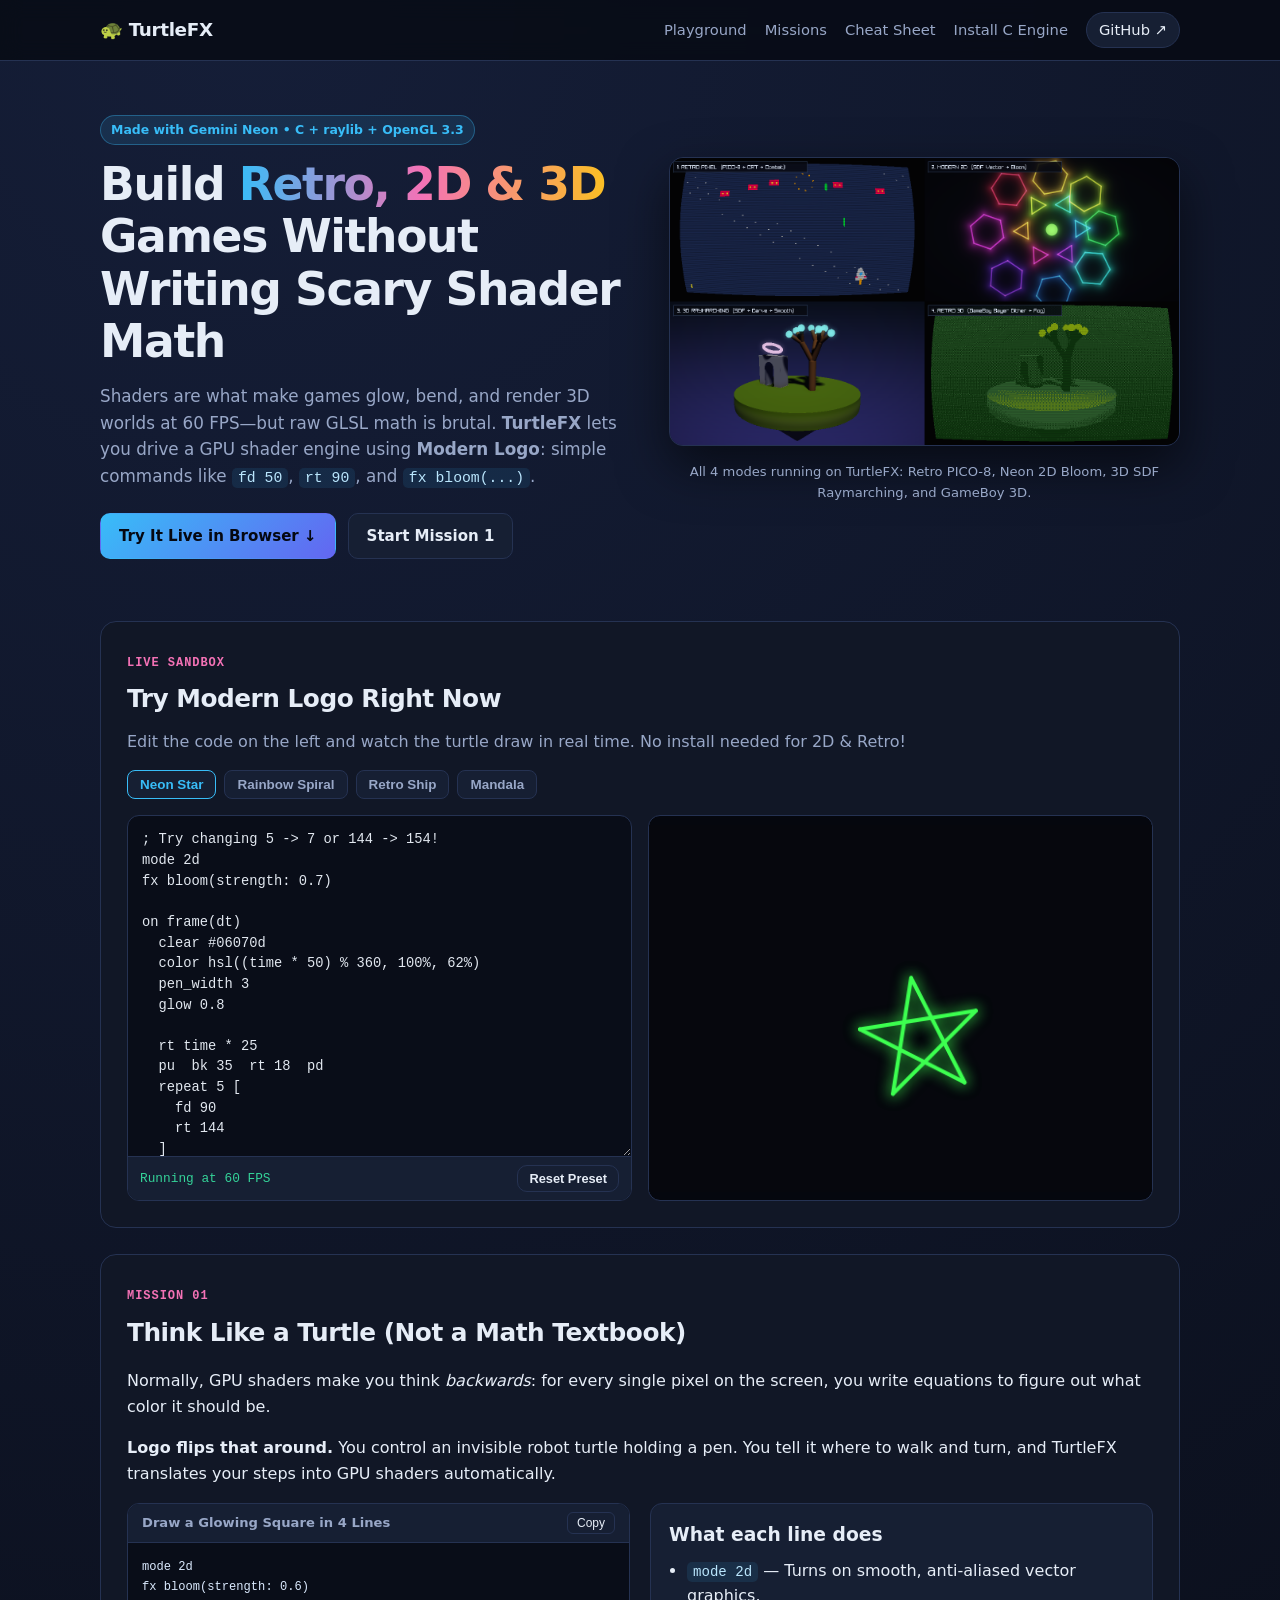
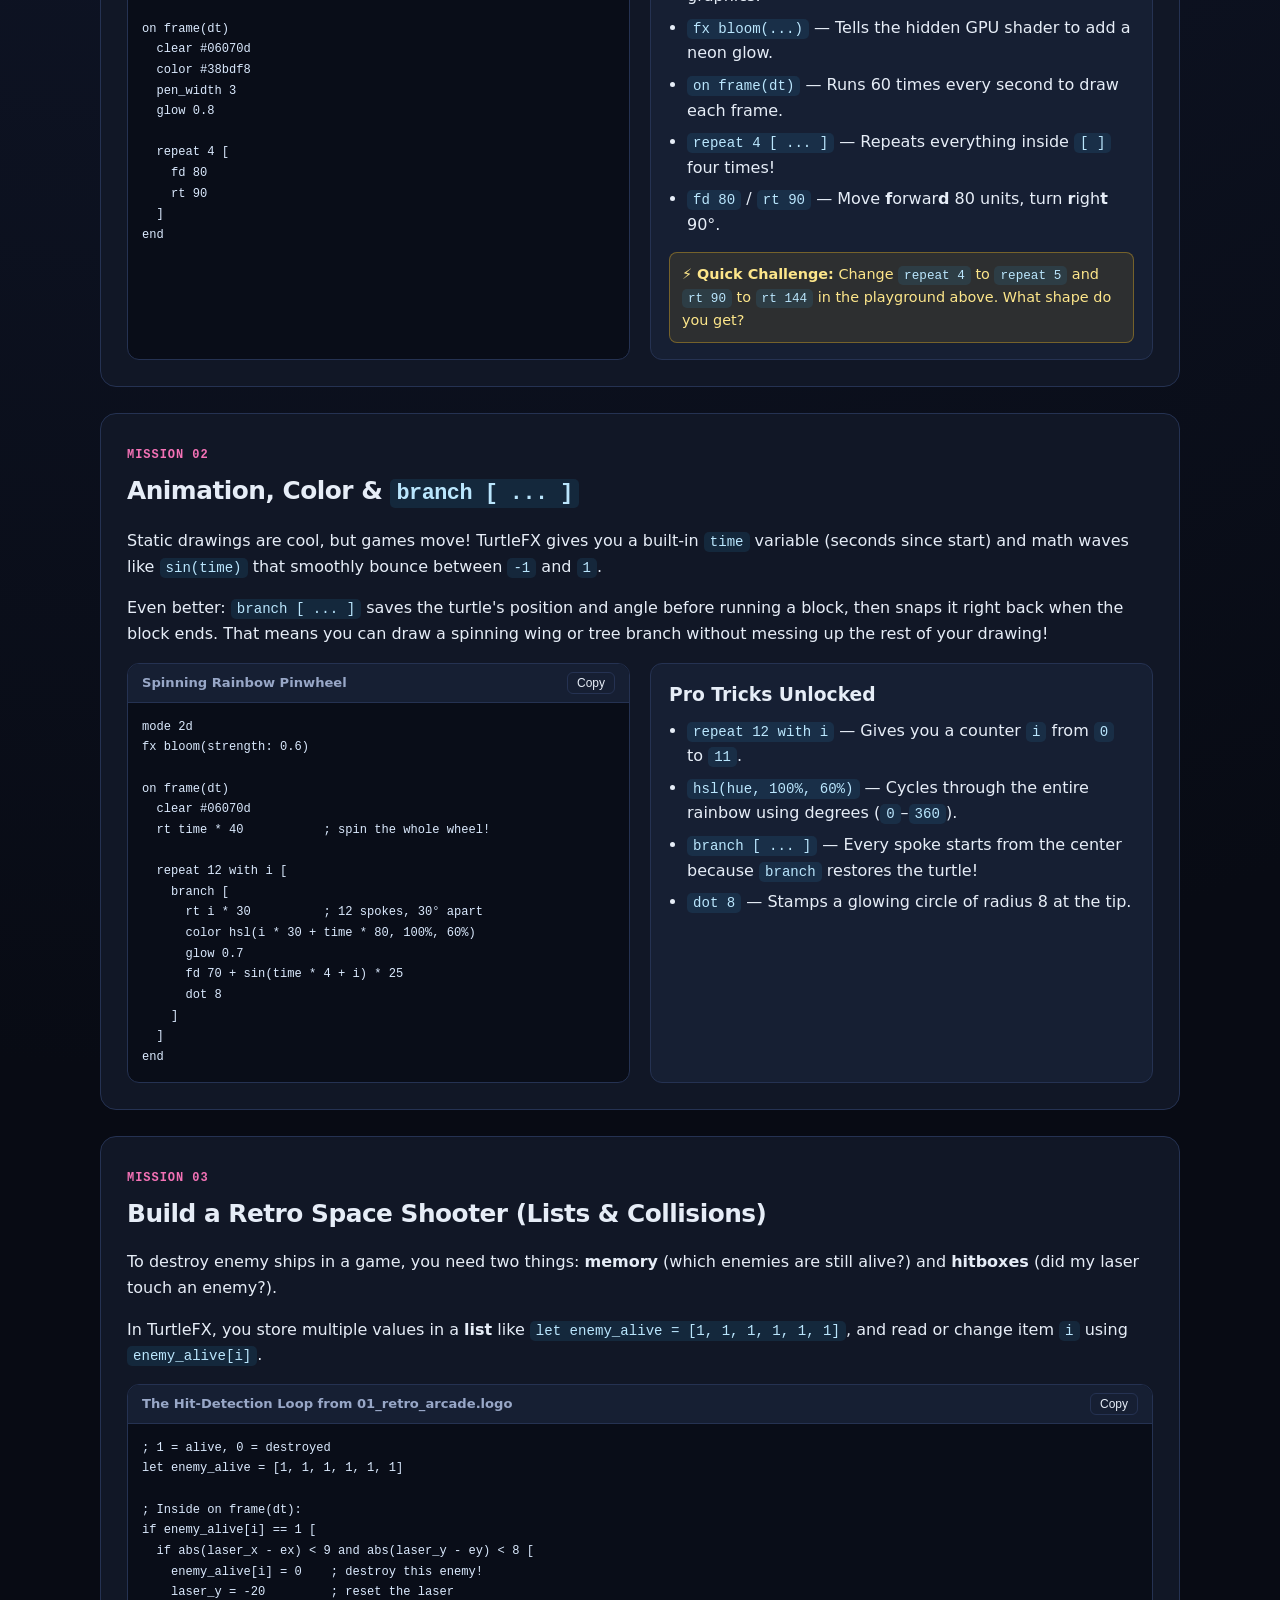
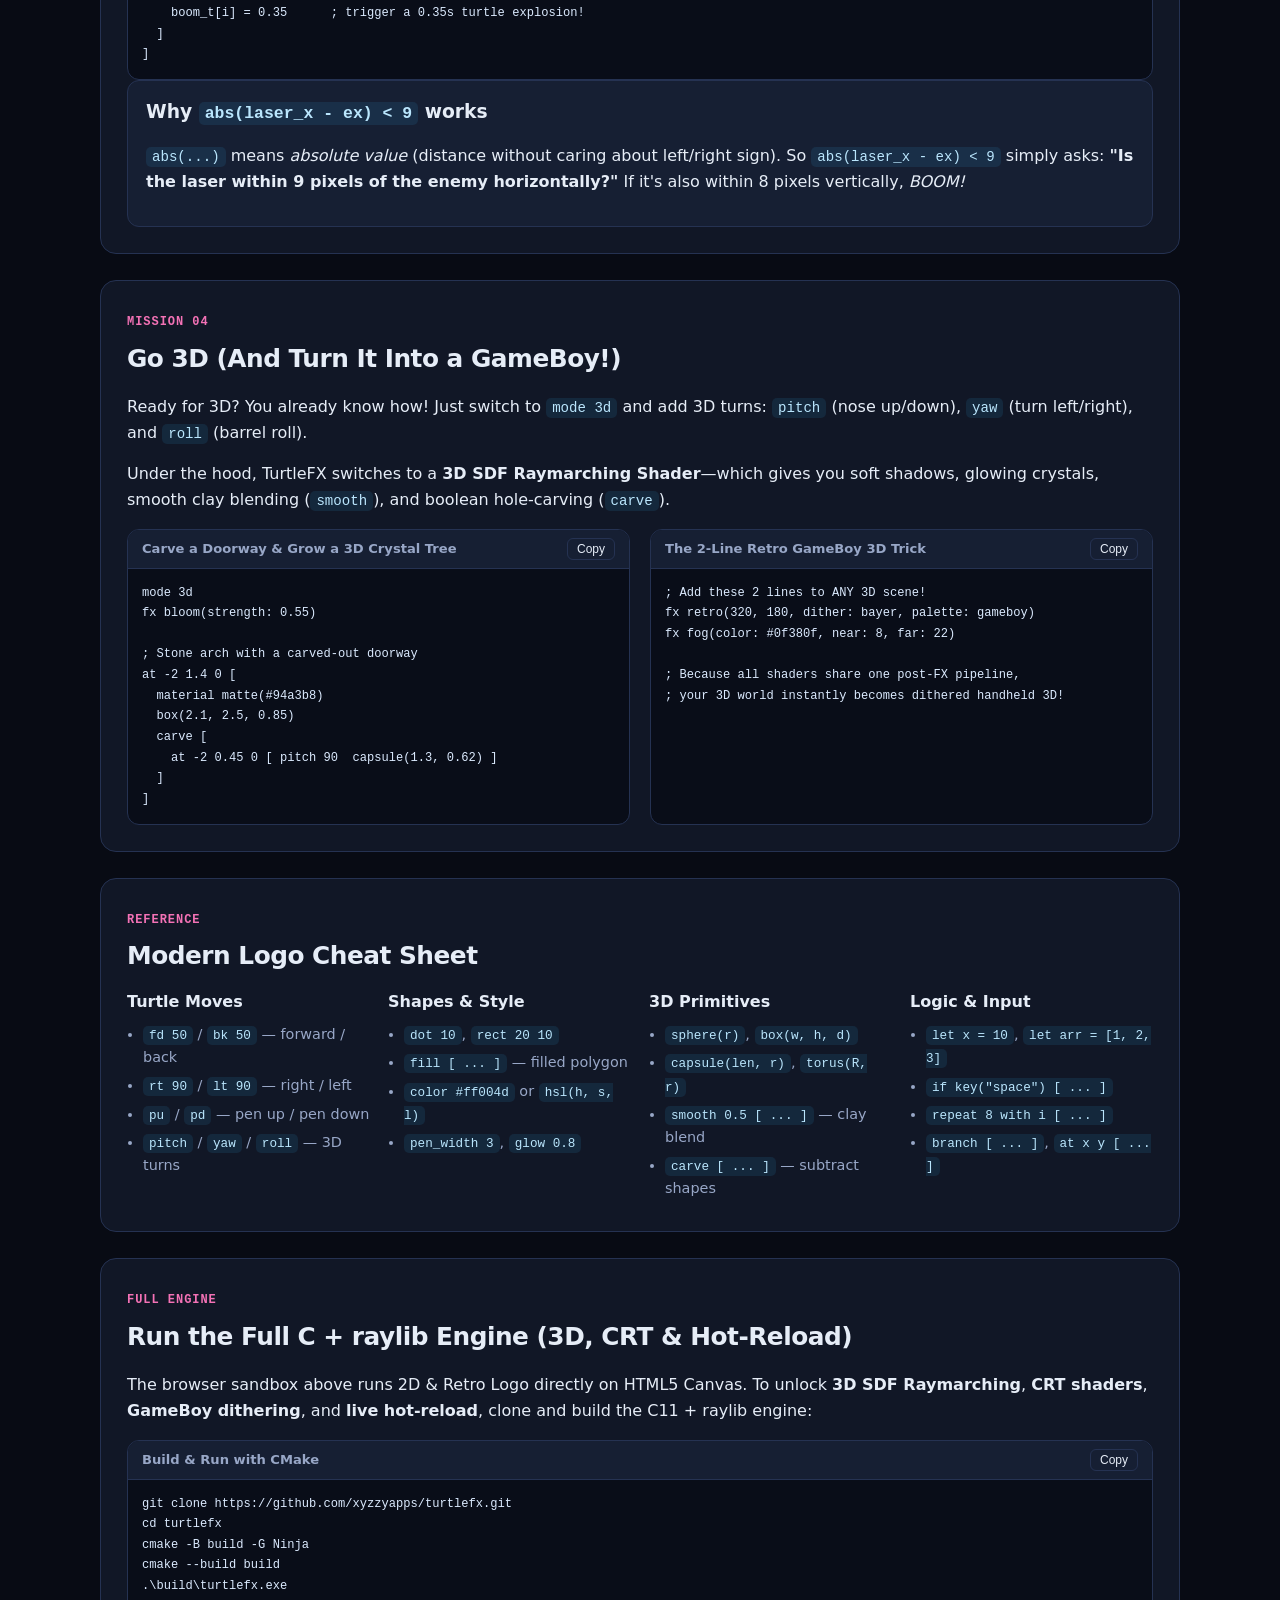
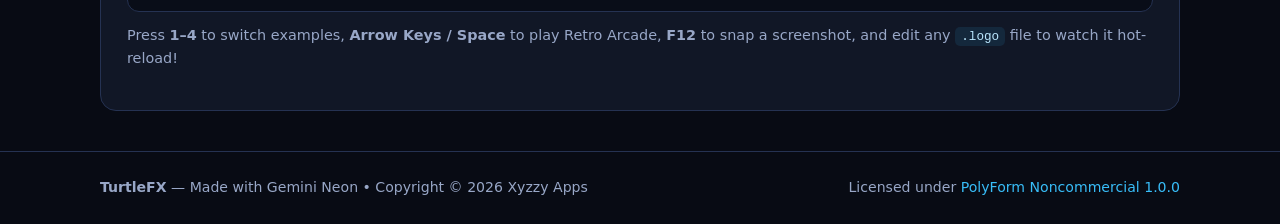
==== docs/index.html @ 662f1605 "Add GitHub Pages tutorial and interactive browser playground" ====
<!DOCTYPE html>
<html lang="en">
<head>
  <meta charset="UTF-8" />
  <meta name="viewport" content="width=device-width, initial-scale=1.0" />
  <title>TurtleFX — Code Games &amp; Shaders with Modern Logo</title>
  <link rel="stylesheet" href="style.css" />
</head>
<body>
  <nav class="topbar">
    <div class="container nav-inner">
      <a class="brand" href="#top">🐢 TurtleFX</a>
      <div class="nav-links">
        <a href="#playground">Playground</a>
        <a href="#mission-1">Missions</a>
        <a href="#cheatsheet">Cheat Sheet</a>
        <a href="#install">Install C Engine</a>
        <a class="gh-pill" href="https://github.com/xyzzyapps/turtlefx" target="_blank" rel="noopener">GitHub ↗</a>
      </div>
    </div>
  </nav>

  <header id="top" class="hero">
    <div class="container hero-grid">
      <div class="hero-copy">
        <div class="badge">Made with Gemini Neon • C + raylib + OpenGL 3.3</div>
        <h1>Build <span class="grad">Retro, 2D &amp; 3D</span> Games Without Writing Scary Shader Math</h1>
        <p class="lead">
          Shaders are what make games glow, bend, and render 3D worlds at 60 FPS—but raw GLSL math is brutal.
          <strong>TurtleFX</strong> lets you drive a GPU shader engine using <strong>Modern Logo</strong>: simple commands like
          <code>fd 50</code>, <code>rt 90</code>, and <code>fx bloom(...)</code>.
        </p>
        <div class="hero-actions">
          <a class="btn primary" href="#playground">Try It Live in Browser ↓</a>
          <a class="btn secondary" href="#mission-1">Start Mission 1</a>
        </div>
      </div>
      <div class="hero-media">
        <img src="assets/screenshot.png" alt="TurtleFX running Retro Arcade, Neon 2D, 3D Raymarching, and GameBoy 3D" />
        <p class="caption">All 4 modes running on TurtleFX: Retro PICO-8, Neon 2D Bloom, 3D SDF Raymarching, and GameBoy 3D.</p>
      </div>
    </div>
  </header>

  <main class="container">
    <!-- INTERACTIVE PLAYGROUND -->
    <section id="playground" class="card playground-section">
      <div class="section-head">
        <div>
          <span class="tag">LIVE SANDBOX</span>
          <h2>Try Modern Logo Right Now</h2>
          <p>Edit the code on the left and watch the turtle draw in real time. No install needed for 2D &amp; Retro!</p>
        </div>
        <div class="preset-row">
          <button class="preset-btn active" data-preset="star">Neon Star</button>
          <button class="preset-btn" data-preset="spiral">Rainbow Spiral</button>
          <button class="preset-btn" data-preset="ship">Retro Ship</button>
          <button class="preset-btn" data-preset="mandala">Mandala</button>
        </div>
      </div>

      <div class="playground-grid">
        <div class="editor-wrap">
          <textarea id="code-editor" spellcheck="false" aria-label="Logo code editor"></textarea>
          <div class="editor-bar">
            <span id="pg-status" class="status-ok">Running at 60 FPS</span>
            <button id="reset-btn" class="btn small">Reset Preset</button>
          </div>
        </div>
        <div class="canvas-wrap">
          <canvas id="pg-canvas" width="520" height="380"></canvas>
        </div>
      </div>
    </section>

    <!-- MISSION 1 -->
    <section id="mission-1" class="mission">
      <div class="mission-num">MISSION 01</div>
      <h2>Think Like a Turtle (Not a Math Textbook)</h2>
      <p>
        Normally, GPU shaders make you think <em>backwards</em>: for every single pixel on the screen, you write equations to figure out what color it should be.
      </p>
      <p>
        <strong>Logo flips that around.</strong> You control an invisible robot turtle holding a pen. You tell it where to walk and turn, and TurtleFX translates your steps into GPU shaders automatically.
      </p>

      <div class="two-col">
        <div class="code-box">
          <div class="code-title">Draw a Glowing Square in 4 Lines <button class="copy-btn">Copy</button></div>
<pre><code>mode 2d
fx bloom(strength: 0.6)

on frame(dt)
  clear #06070d
  color #38bdf8
  pen_width 3
  glow 0.8

  repeat 4 [
    fd 80
    rt 90
  ]
end</code></pre>
        </div>
        <div class="callout">
          <h3>What each line does</h3>
          <ul>
            <li><code>mode 2d</code> — Turns on smooth, anti-aliased vector graphics.</li>
            <li><code>fx bloom(...)</code> — Tells the hidden GPU shader to add a neon glow.</li>
            <li><code>on frame(dt)</code> — Runs 60 times every second to draw each frame.</li>
            <li><code>repeat 4 [ ... ]</code> — Repeats everything inside <code>[ ]</code> four times!</li>
            <li><code>fd 80</code> / <code>rt 90</code> — Move <strong>f</strong>orwar<strong>d</strong> 80 units, turn <strong>r</strong>igh<strong>t</strong> 90°.</li>
          </ul>
          <div class="challenge">
            <strong>⚡ Quick Challenge:</strong> Change <code>repeat 4</code> to <code>repeat 5</code> and <code>rt 90</code> to <code>rt 144</code> in the playground above. What shape do you get?
          </div>
        </div>
      </div>
    </section>

    <!-- MISSION 2 -->
    <section id="mission-2" class="mission">
      <div class="mission-num">MISSION 02</div>
      <h2>Animation, Color &amp; <code>branch [ ... ]</code></h2>
      <p>
        Static drawings are cool, but games move! TurtleFX gives you a built-in <code>time</code> variable (seconds since start) and math waves like <code>sin(time)</code> that smoothly bounce between <code>-1</code> and <code>1</code>.
      </p>
      <p>
        Even better: <code>branch [ ... ]</code> saves the turtle's position and angle before running a block, then snaps it right back when the block ends. That means you can draw a spinning wing or tree branch without messing up the rest of your drawing!
      </p>

      <div class="two-col">
        <div class="code-box">
          <div class="code-title">Spinning Rainbow Pinwheel <button class="copy-btn">Copy</button></div>
<pre><code>mode 2d
fx bloom(strength: 0.6)

on frame(dt)
  clear #06070d
  rt time * 40           ; spin the whole wheel!

  repeat 12 with i [
    branch [
      rt i * 30          ; 12 spokes, 30° apart
      color hsl(i * 30 + time * 80, 100%, 60%)
      glow 0.7
      fd 70 + sin(time * 4 + i) * 25
      dot 8
    ]
  ]
end</code></pre>
        </div>
        <div class="callout">
          <h3>Pro Tricks Unlocked</h3>
          <ul>
            <li><code>repeat 12 with i</code> — Gives you a counter <code>i</code> from <code>0</code> to <code>11</code>.</li>
            <li><code>hsl(hue, 100%, 60%)</code> — Cycles through the entire rainbow using degrees (<code>0</code>–<code>360</code>).</li>
            <li><code>branch [ ... ]</code> — Every spoke starts from the center because <code>branch</code> restores the turtle!</li>
            <li><code>dot 8</code> — Stamps a glowing circle of radius 8 at the tip.</li>
          </ul>
        </div>
      </div>
    </section>

    <!-- MISSION 3 -->
    <section id="mission-3" class="mission">
      <div class="mission-num">MISSION 03</div>
      <h2>Build a Retro Space Shooter (Lists &amp; Collisions)</h2>
      <p>
        To destroy enemy ships in a game, you need two things: <strong>memory</strong> (which enemies are still alive?) and <strong>hitboxes</strong> (did my laser touch an enemy?).
      </p>
      <p>
        In TurtleFX, you store multiple values in a <strong>list</strong> like <code>let enemy_alive = [1, 1, 1, 1, 1, 1]</code>, and read or change item <code>i</code> using <code>enemy_alive[i]</code>.
      </p>

      <div class="code-box">
        <div class="code-title">The Hit-Detection Loop from 01_retro_arcade.logo <button class="copy-btn">Copy</button></div>
<pre><code>; 1 = alive, 0 = destroyed
let enemy_alive = [1, 1, 1, 1, 1, 1]

; Inside on frame(dt):
if enemy_alive[i] == 1 [
  if abs(laser_x - ex) &lt; 9 and abs(laser_y - ey) &lt; 8 [
    enemy_alive[i] = 0    ; destroy this enemy!
    laser_y = -20         ; reset the laser
    boom_t[i] = 0.35      ; trigger a 0.35s turtle explosion!
  ]
]</code></pre>
      </div>

      <div class="callout">
        <h3>Why <code>abs(laser_x - ex) &lt; 9</code> works</h3>
        <p>
          <code>abs(...)</code> means <em>absolute value</em> (distance without caring about left/right sign).
          So <code>abs(laser_x - ex) &lt; 9</code> simply asks: <strong>"Is the laser within 9 pixels of the enemy horizontally?"</strong>
          If it's also within 8 pixels vertically, <em>BOOM!</em>
        </p>
      </div>
    </section>

    <!-- MISSION 4 -->
    <section id="mission-4" class="mission">
      <div class="mission-num">MISSION 04</div>
      <h2>Go 3D (And Turn It Into a GameBoy!)</h2>
      <p>
        Ready for 3D? You already know how! Just switch to <code>mode 3d</code> and add 3D turns:
        <code>pitch</code> (nose up/down), <code>yaw</code> (turn left/right), and <code>roll</code> (barrel roll).
      </p>
      <p>
        Under the hood, TurtleFX switches to a <strong>3D SDF Raymarching Shader</strong>—which gives you soft shadows, glowing crystals, smooth clay blending (<code>smooth</code>), and boolean hole-carving (<code>carve</code>).
      </p>

      <div class="two-col">
        <div class="code-box">
          <div class="code-title">Carve a Doorway &amp; Grow a 3D Crystal Tree <button class="copy-btn">Copy</button></div>
<pre><code>mode 3d
fx bloom(strength: 0.55)

; Stone arch with a carved-out doorway
at -2 1.4 0 [
  material matte(#94a3b8)
  box(2.1, 2.5, 0.85)
  carve [
    at -2 0.45 0 [ pitch 90  capsule(1.3, 0.62) ]
  ]
]</code></pre>
        </div>
        <div class="code-box">
          <div class="code-title">The 2-Line Retro GameBoy 3D Trick <button class="copy-btn">Copy</button></div>
<pre><code>; Add these 2 lines to ANY 3D scene!
fx retro(320, 180, dither: bayer, palette: gameboy)
fx fog(color: #0f380f, near: 8, far: 22)

; Because all shaders share one post-FX pipeline,
; your 3D world instantly becomes dithered handheld 3D!</code></pre>
        </div>
      </div>
    </section>

    <!-- CHEAT SHEET -->
    <section id="cheatsheet" class="card">
      <span class="tag">REFERENCE</span>
      <h2>Modern Logo Cheat Sheet</h2>
      <div class="cheat-grid">
        <div>
          <h4>Turtle Moves</h4>
          <ul>
            <li><code>fd 50</code> / <code>bk 50</code> — forward / back</li>
            <li><code>rt 90</code> / <code>lt 90</code> — right / left</li>
            <li><code>pu</code> / <code>pd</code> — pen up / pen down</li>
            <li><code>pitch</code> / <code>yaw</code> / <code>roll</code> — 3D turns</li>
          </ul>
        </div>
        <div>
          <h4>Shapes &amp; Style</h4>
          <ul>
            <li><code>dot 10</code>, <code>rect 20 10</code></li>
            <li><code>fill [ ... ]</code> — filled polygon</li>
            <li><code>color #ff004d</code> or <code>hsl(h, s, l)</code></li>
            <li><code>pen_width 3</code>, <code>glow 0.8</code></li>
          </ul>
        </div>
        <div>
          <h4>3D Primitives</h4>
          <ul>
            <li><code>sphere(r)</code>, <code>box(w, h, d)</code></li>
            <li><code>capsule(len, r)</code>, <code>torus(R, r)</code></li>
            <li><code>smooth 0.5 [ ... ]</code> — clay blend</li>
            <li><code>carve [ ... ]</code> — subtract shapes</li>
          </ul>
        </div>
        <div>
          <h4>Logic &amp; Input</h4>
          <ul>
            <li><code>let x = 10</code>, <code>let arr = [1, 2, 3]</code></li>
            <li><code>if key("space") [ ... ]</code></li>
            <li><code>repeat 8 with i [ ... ]</code></li>
            <li><code>branch [ ... ]</code>, <code>at x y [ ... ]</code></li>
          </ul>
        </div>
      </div>
    </section>

    <!-- INSTALL -->
    <section id="install" class="card install-card">
      <span class="tag">FULL ENGINE</span>
      <h2>Run the Full C + raylib Engine (3D, CRT &amp; Hot-Reload)</h2>
      <p>
        The browser sandbox above runs 2D &amp; Retro Logo directly on HTML5 Canvas.
        To unlock <strong>3D SDF Raymarching</strong>, <strong>CRT shaders</strong>, <strong>GameBoy dithering</strong>, and <strong>live hot-reload</strong>, clone and build the C11 + raylib engine:
      </p>
      <div class="code-box">
        <div class="code-title">Build &amp; Run with CMake <button class="copy-btn">Copy</button></div>
<pre><code>git clone https://github.com/xyzzyapps/turtlefx.git
cd turtlefx
cmake -B build -G Ninja
cmake --build build
.\build\turtlefx.exe</code></pre>
      </div>
      <p class="small-note">
        Press <strong>1–4</strong> to switch examples, <strong>Arrow Keys / Space</strong> to play Retro Arcade,
        <strong>F12</strong> to snap a screenshot, and edit any <code>.logo</code> file to watch it hot-reload!
      </p>
    </section>
  </main>

  <footer class="footer">
    <div class="container footer-inner">
      <span><strong>TurtleFX</strong> — Made with Gemini Neon • Copyright © 2026 Xyzzy Apps</span>
      <span>Licensed under <a href="https://github.com/xyzzyapps/turtlefx/blob/main/LICENSE" target="_blank" rel="noopener">PolyForm Noncommercial 1.0.0</a></span>
    </div>
  </footer>

  <script src="playground.js"></script>
</body>
</html>
---- docs/style.css ----
:root {
  --bg: #080b14;
  --surface: #111726;
  --surface-2: #161f33;
  --border: #253252;
  --text: #e6edf7;
  --muted: #98a7c7;
  --cyan: #38bdf8;
  --pink: #f472b6;
  --amber: #fbbf24;
  --green: #34d399;
  --mono: "JetBrains Mono", "Fira Code", Consolas, monospace;
  --sans: Inter, system-ui, -apple-system, Segoe UI, Roboto, sans-serif;
}

* { box-sizing: border-box; }

html { scroll-behavior: smooth; }

body {
  margin: 0;
  background: radial-gradient(circle at 20% 0%, #151e38 0%, var(--bg) 52%);
  color: var(--text);
  font-family: var(--sans);
  line-height: 1.6;
}

.container {
  max-width: 1120px;
  margin: 0 auto;
  padding: 0 20px;
}

/* Navbar */
.topbar {
  position: sticky;
  top: 0;
  z-index: 20;
  background: rgba(8, 11, 20, 0.85);
  backdrop-filter: blur(10px);
  border-bottom: 1px solid var(--border);
}

.nav-inner {
  display: flex;
  align-items: center;
  justify-content: space-between;
  height: 60px;
}

.brand {
  color: var(--text);
  font-weight: 800;
  font-size: 1.15rem;
  text-decoration: none;
  letter-spacing: -0.02em;
}

.nav-links {
  display: flex;
  align-items: center;
  gap: 18px;
}

.nav-links a {
  color: var(--muted);
  text-decoration: none;
  font-size: 0.92rem;
  font-weight: 500;
}

.nav-links a:hover { color: var(--cyan); }

.gh-pill {
  background: var(--surface-2);
  border: 1px solid var(--border);
  padding: 5px 12px;
  border-radius: 999px;
  color: var(--text) !important;
}

/* Hero */
.hero { padding: 54px 0 36px; }

.hero-grid {
  display: grid;
  grid-template-columns: 1.05fr 1fr;
  gap: 32px;
  align-items: center;
}

.badge {
  display: inline-block;
  font-size: 0.78rem;
  font-weight: 700;
  color: var(--cyan);
  background: rgba(56, 189, 248, 0.12);
  border: 1px solid rgba(56, 189, 248, 0.35);
  padding: 4px 10px;
  border-radius: 999px;
  margin-bottom: 14px;
}

h1 {
  font-size: clamp(2rem, 4vw, 2.85rem);
  line-height: 1.15;
  margin: 0 0 14px;
  letter-spacing: -0.03em;
}

.grad {
  background: linear-gradient(90deg, var(--cyan), var(--pink), var(--amber));
  -webkit-background-clip: text;
  background-clip: text;
  color: transparent;
}

.lead {
  color: var(--muted);
  font-size: 1.05rem;
  margin: 0 0 22px;
}

.hero-actions {
  display: flex;
  gap: 12px;
  flex-wrap: wrap;
}

.btn {
  display: inline-block;
  padding: 10px 18px;
  border-radius: 10px;
  font-weight: 700;
  font-size: 0.94rem;
  text-decoration: none;
  cursor: pointer;
  border: 1px solid transparent;
  transition: transform 0.12s ease, opacity 0.12s ease;
}

.btn:hover { transform: translateY(-1px); }
.btn.primary { background: linear-gradient(135deg, var(--cyan), #6366f1); color: #050811; }
.btn.secondary { background: var(--surface-2); border-color: var(--border); color: var(--text); }
.btn.small { padding: 5px 11px; font-size: 0.8rem; background: var(--surface-2); color: var(--text); border-color: var(--border); }

.hero-media img {
  width: 100%;
  border-radius: 14px;
  border: 1px solid var(--border);
  box-shadow: 0 20px 50px rgba(0, 0, 0, 0.55);
}

.caption {
  font-size: 0.82rem;
  color: var(--muted);
  text-align: center;
  margin-top: 8px;
}

/* Cards & Missions */
.card, .mission {
  background: var(--surface);
  border: 1px solid var(--border);
  border-radius: 16px;
  padding: 26px;
  margin: 26px 0;
}

.tag, .mission-num {
  display: inline-block;
  font-family: var(--mono);
  font-size: 0.75rem;
  font-weight: 700;
  color: var(--pink);
  letter-spacing: 0.08em;
  margin-bottom: 6px;
}

h2 { margin: 0 0 10px; font-size: 1.55rem; letter-spacing: -0.02em; }
h3, h4 { margin: 0 0 8px; }

code {
  font-family: var(--mono);
  background: rgba(56, 189, 248, 0.1);
  color: #bae6fd;
  padding: 2px 6px;
  border-radius: 5px;
  font-size: 0.88em;
}

.two-col {
  display: grid;
  grid-template-columns: 1fr 1fr;
  gap: 20px;
  margin-top: 16px;
}

.code-box {
  background: #090d18;
  border: 1px solid var(--border);
  border-radius: 12px;
  overflow: hidden;
}

.code-title {
  display: flex;
  justify-content: space-between;
  align-items: center;
  padding: 8px 14px;
  background: var(--surface-2);
  border-bottom: 1px solid var(--border);
  font-size: 0.82rem;
  font-weight: 600;
  color: var(--muted);
}

.copy-btn {
  background: transparent;
  border: 1px solid var(--border);
  color: var(--text);
  border-radius: 6px;
  padding: 3px 9px;
  font-size: 0.75rem;
  cursor: pointer;
}

.copy-btn:hover { border-color: var(--cyan); color: var(--cyan); }

pre {
  margin: 0;
  padding: 14px;
  overflow-x: auto;
  font-family: var(--mono);
  font-size: 0.86rem;
  line-height: 1.5;
}

pre code { background: none; padding: 0; color: #dbeafe; }

.callout {
  background: var(--surface-2);
  border: 1px solid var(--border);
  border-radius: 12px;
  padding: 16px 18px;
}

.callout ul { margin: 8px 0 0; padding-left: 18px; }
.callout li { margin-bottom: 6px; }

.challenge {
  margin-top: 14px;
  padding: 10px 12px;
  background: rgba(251, 191, 36, 0.1);
  border: 1px solid rgba(251, 191, 36, 0.35);
  border-radius: 8px;
  font-size: 0.9rem;
  color: #fde68a;
}

/* Playground */
.section-head {
  display: flex;
  justify-content: space-between;
  align-items: flex-end;
  gap: 16px;
  flex-wrap: wrap;
  margin-bottom: 16px;
}

.section-head p { margin: 0; color: var(--muted); }

.preset-row { display: flex; gap: 8px; flex-wrap: wrap; }

.preset-btn {
  background: var(--surface-2);
  border: 1px solid var(--border);
  color: var(--muted);
  padding: 6px 12px;
  border-radius: 8px;
  font-size: 0.84rem;
  font-weight: 600;
  cursor: pointer;
}

.preset-btn.active, .preset-btn:hover {
  color: var(--cyan);
  border-color: var(--cyan);
}

.playground-grid {
  display: grid;
  grid-template-columns: 1fr 1fr;
  gap: 16px;
}

.editor-wrap {
  display: flex;
  flex-direction: column;
  background: #090d18;
  border: 1px solid var(--border);
  border-radius: 12px;
  overflow: hidden;
}

#code-editor {
  width: 100%;
  height: 340px;
  background: transparent;
  color: #e2e8f0;
  border: none;
  padding: 14px;
  font-family: var(--mono);
  font-size: 0.86rem;
  line-height: 1.5;
  resize: vertical;
  outline: none;
}

.editor-bar {
  display: flex;
  justify-content: space-between;
  align-items: center;
  padding: 8px 12px;
  background: var(--surface-2);
  border-top: 1px solid var(--border);
  font-size: 0.8rem;
}

.status-ok { color: var(--green); font-family: var(--mono); }
.status-err { color: #fb7185; font-family: var(--mono); }

.canvas-wrap {
  display: flex;
  align-items: center;
  justify-content: center;
  background: #05070e;
  border: 1px solid var(--border);
  border-radius: 12px;
  overflow: hidden;
}

#pg-canvas {
  width: 100%;
  height: auto;
  display: block;
}

/* Cheat Sheet */
.cheat-grid {
  display: grid;
  grid-template-columns: repeat(4, 1fr);
  gap: 18px;
  margin-top: 14px;
}

.cheat-grid ul {
  margin: 6px 0 0;
  padding-left: 16px;
  color: var(--muted);
  font-size: 0.9rem;
}

.cheat-grid li { margin-bottom: 5px; }

.small-note { color: var(--muted); font-size: 0.9rem; margin-top: 12px; }

/* Footer */
.footer {
  border-top: 1px solid var(--border);
  padding: 24px 0 36px;
  margin-top: 40px;
  color: var(--muted);
  font-size: 0.88rem;
}

.footer-inner {
  display: flex;
  justify-content: space-between;
  flex-wrap: wrap;
  gap: 12px;
}

.footer a { color: var(--cyan); text-decoration: none; }

@media (max-width: 860px) {
  .hero-grid, .two-col, .playground-grid { grid-template-columns: 1fr; }
  .cheat-grid { grid-template-columns: 1fr 1fr; }
  .nav-links a:not(.gh-pill) { display: none; }
}
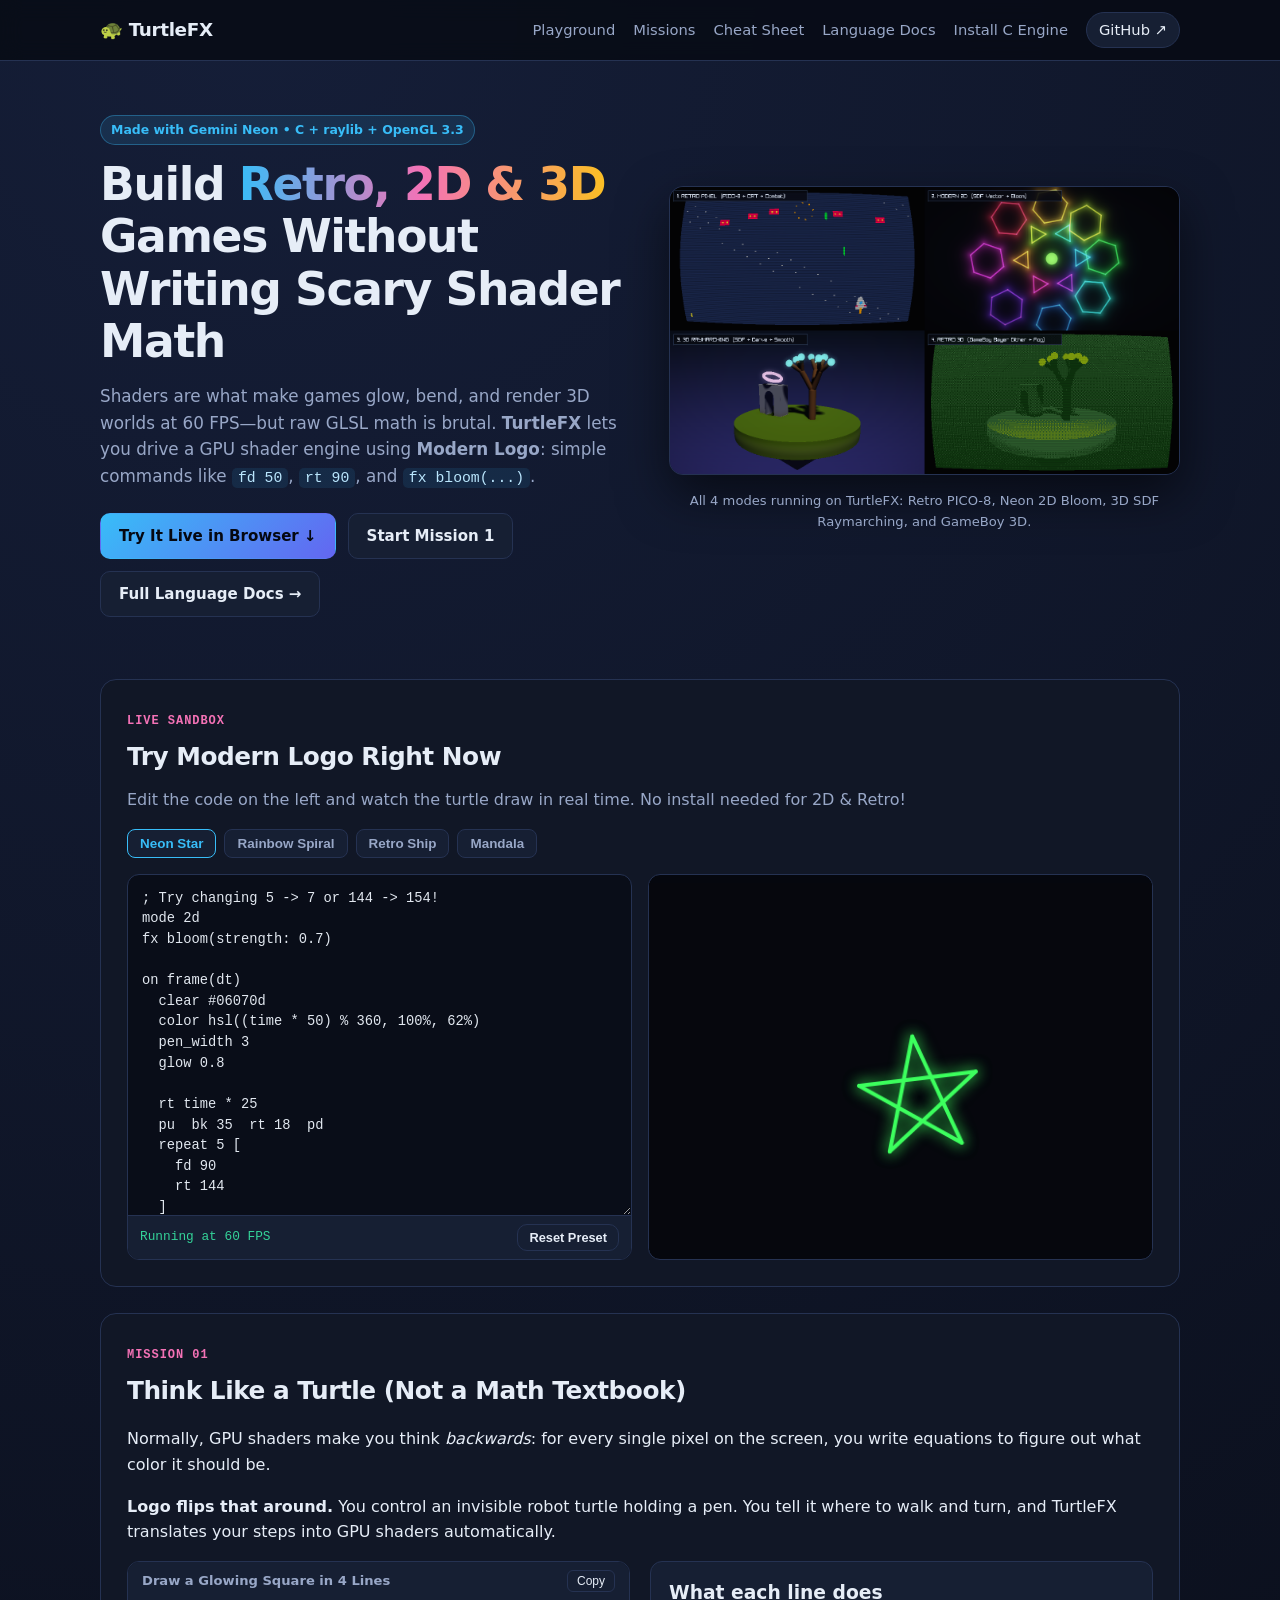
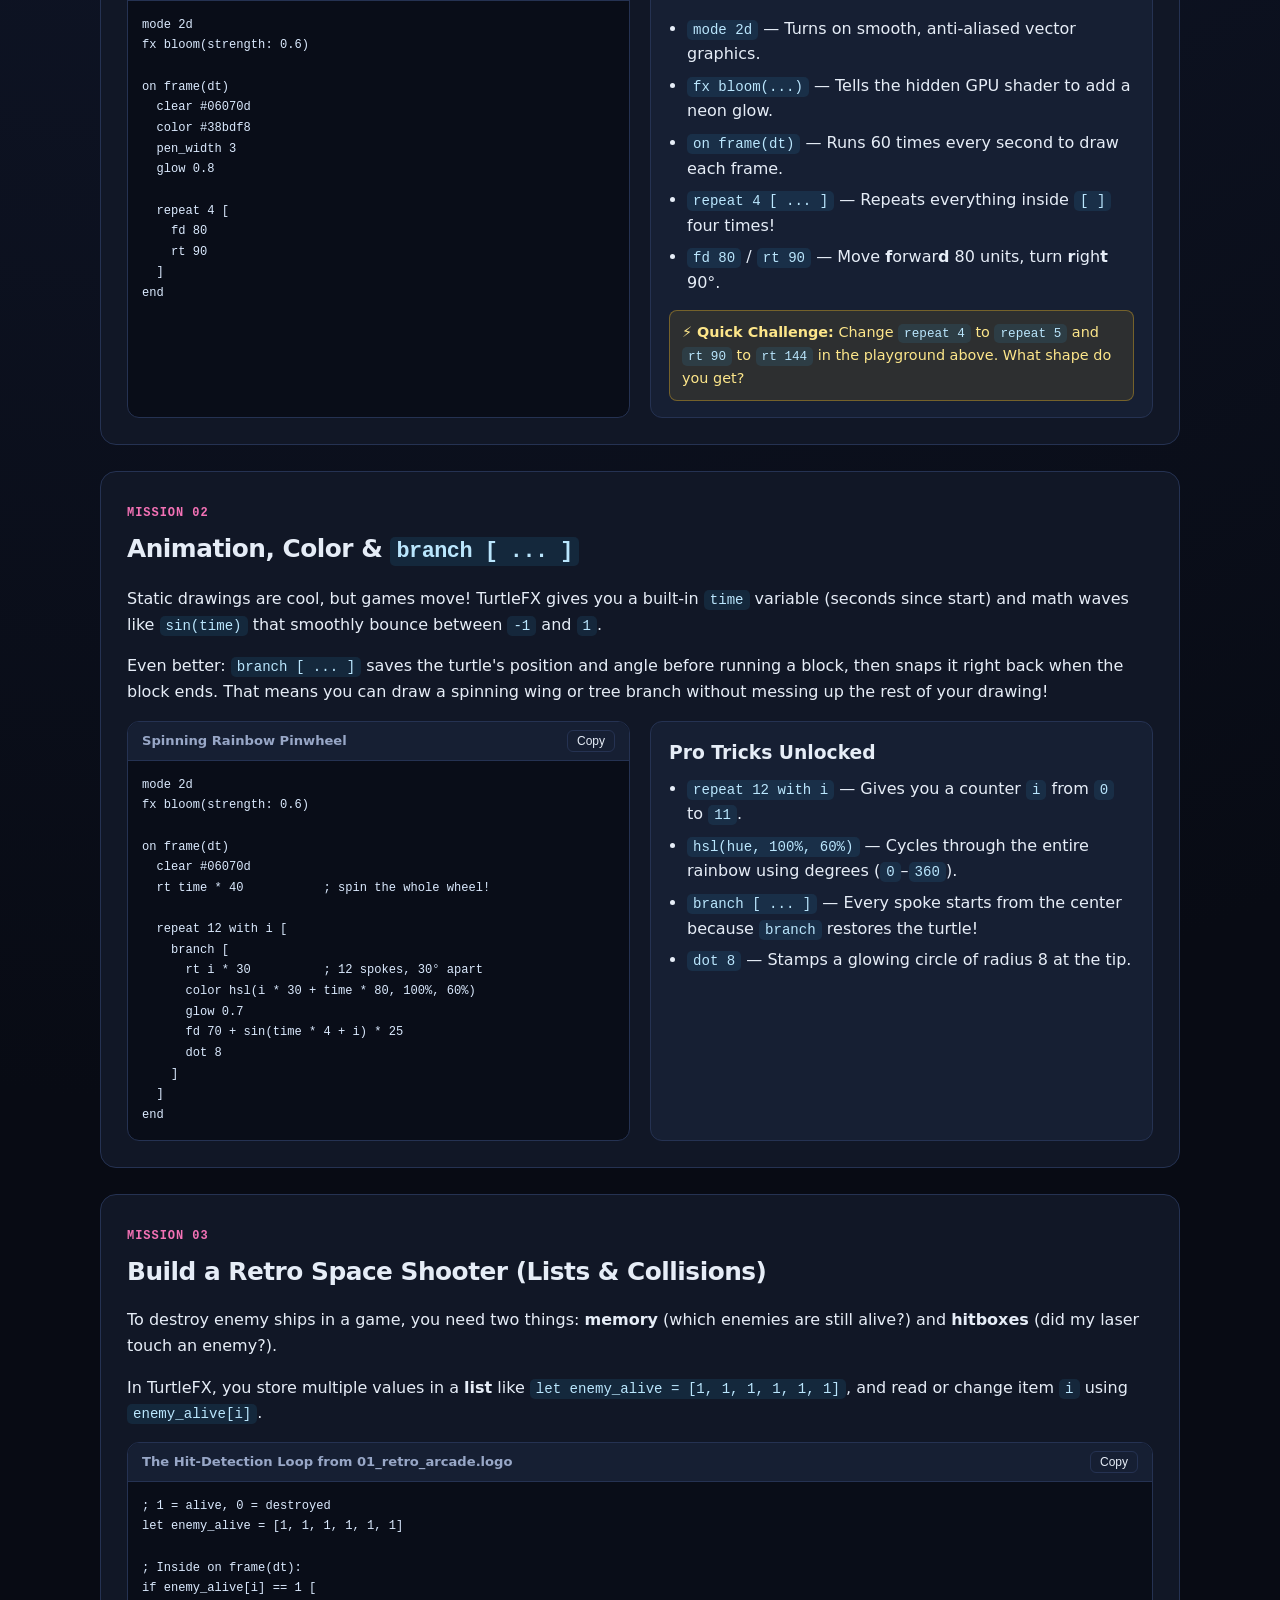
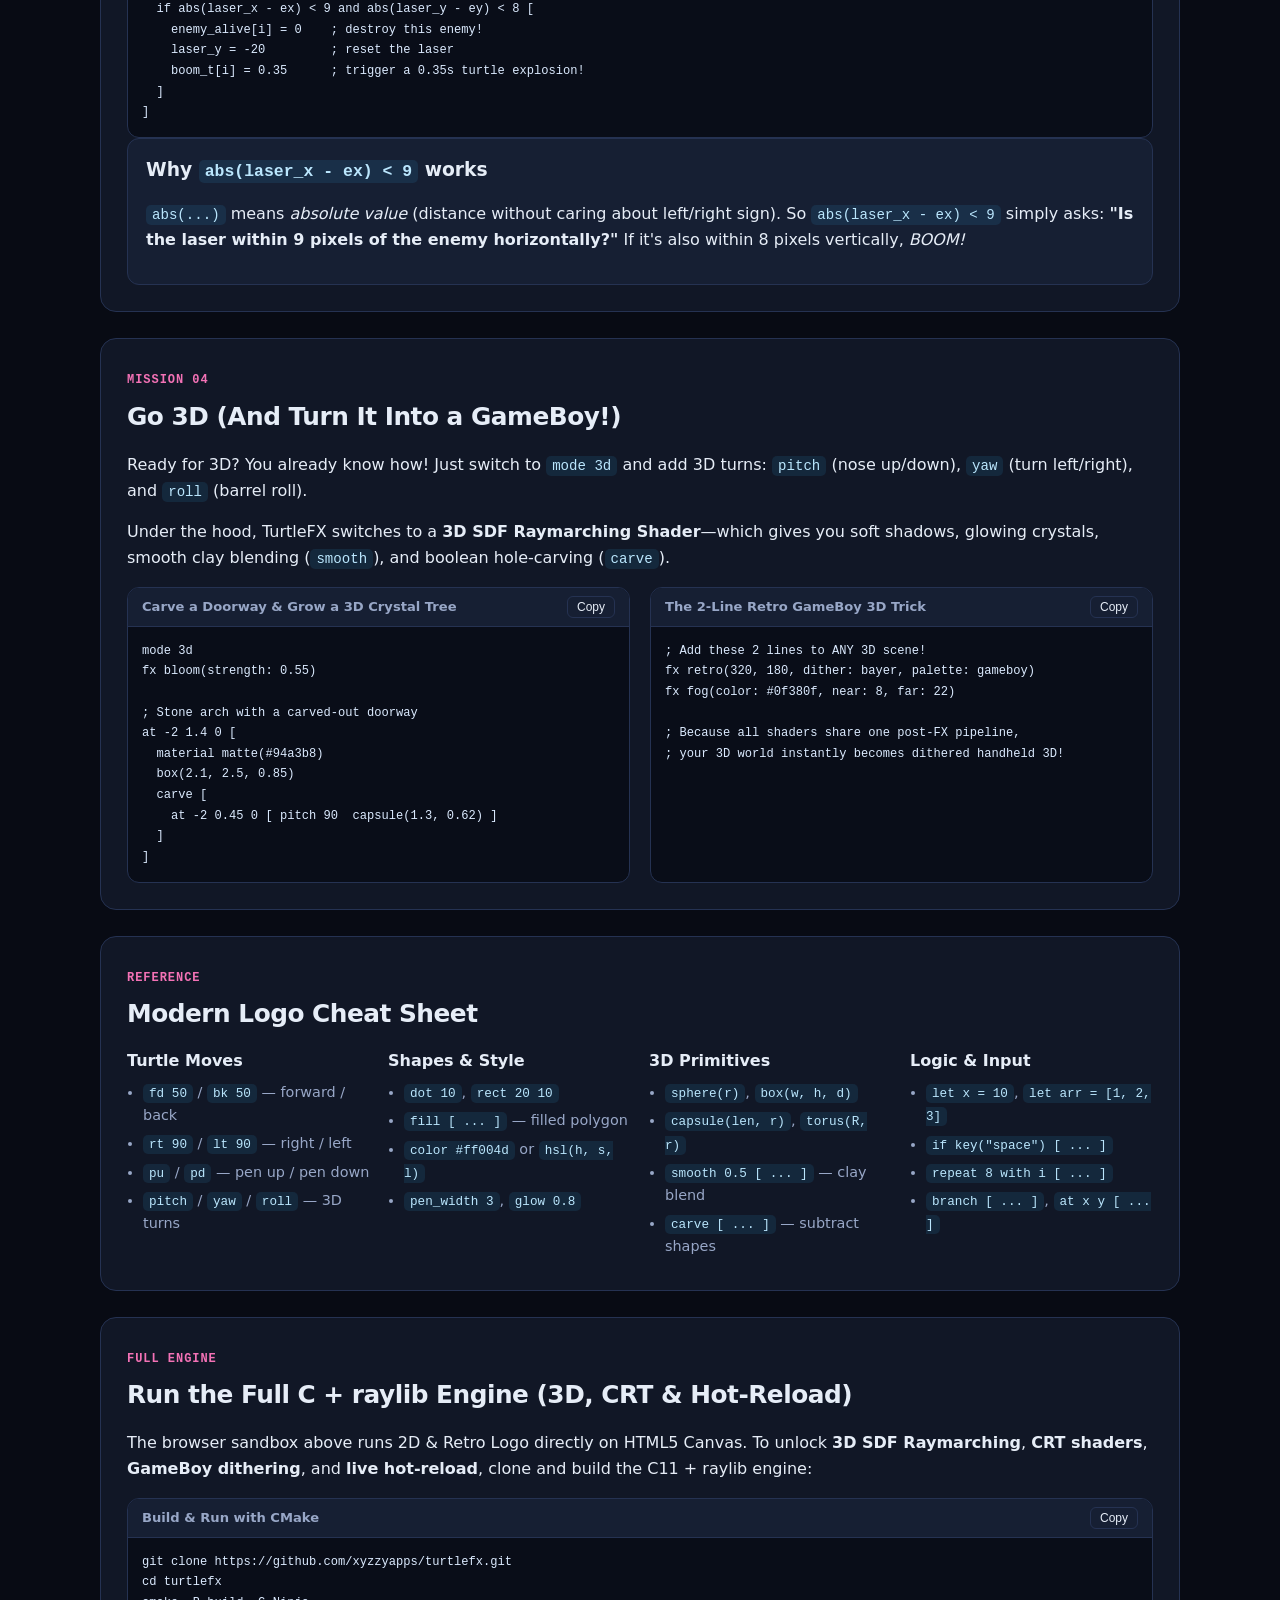
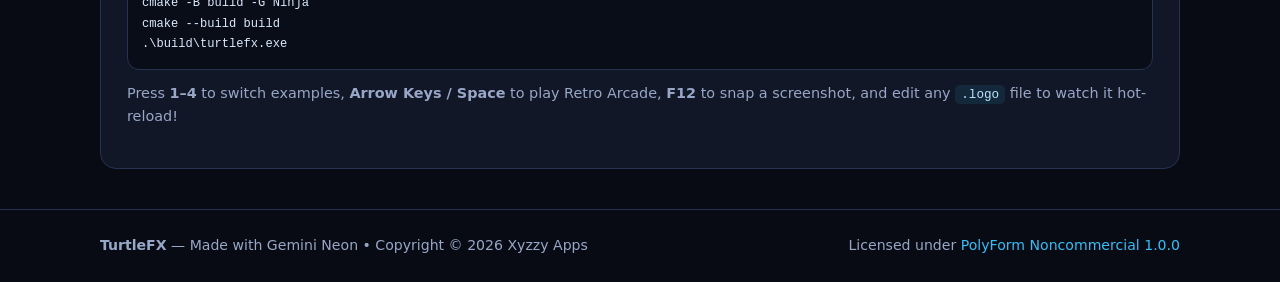
==== commit 90505e94: "Add single-page Modern Logo language reference to GitHub Pages" ====
--- a/docs/index.html
+++ b/docs/index.html
@@ -14,6 +14,7 @@
         <a href="#playground">Playground</a>
         <a href="#mission-1">Missions</a>
         <a href="#cheatsheet">Cheat Sheet</a>
+        <a href="language.html">Language Docs</a>
         <a href="#install">Install C Engine</a>
         <a class="gh-pill" href="https://github.com/xyzzyapps/turtlefx" target="_blank" rel="noopener">GitHub ↗</a>
       </div>
@@ -33,6 +34,7 @@
         <div class="hero-actions">
           <a class="btn primary" href="#playground">Try It Live in Browser ↓</a>
           <a class="btn secondary" href="#mission-1">Start Mission 1</a>
+          <a class="btn secondary" href="language.html">Full Language Docs →</a>
         </div>
       </div>
       <div class="hero-media">
--- a/docs/style.css
+++ b/docs/style.css
@@ -383,8 +383,132 @@
 
 .footer a { color: var(--cyan); text-decoration: none; }
 
+/* Single-Page Language Documentation Layout */
+.active-link { color: var(--cyan) !important; font-weight: 700 !important; }
+
+.doc-hero {
+  padding: 44px 0 26px;
+  border-bottom: 1px solid var(--border);
+}
+
+.pipeline-bar {
+  display: flex;
+  align-items: center;
+  gap: 8px;
+  flex-wrap: wrap;
+  margin-top: 22px;
+}
+
+.pipe-node {
+  background: var(--surface);
+  border: 1px solid var(--border);
+  border-radius: 10px;
+  padding: 8px 12px;
+  display: flex;
+  flex-direction: column;
+  font-size: 0.84rem;
+}
+
+.pipe-node span { color: var(--muted); font-size: 0.76rem; }
+.pipe-arrow { color: var(--cyan); font-weight: 800; font-size: 1.1rem; }
+
+.doc-layout {
+  display: grid;
+  grid-template-columns: 230px 1fr;
+  gap: 28px;
+  align-items: start;
+  padding-top: 28px;
+}
+
+.doc-toc {
+  position: sticky;
+  top: 78px;
+  background: var(--surface);
+  border: 1px solid var(--border);
+  border-radius: 14px;
+  padding: 16px;
+  display: flex;
+  flex-direction: column;
+  gap: 8px;
+}
+
+.toc-title {
+  font-family: var(--mono);
+  font-size: 0.72rem;
+  font-weight: 700;
+  color: var(--pink);
+  letter-spacing: 0.08em;
+  margin-bottom: 4px;
+}
+
+.doc-toc a {
+  color: var(--muted);
+  text-decoration: none;
+  font-size: 0.88rem;
+  padding: 4px 8px;
+  border-radius: 6px;
+}
+
+.doc-toc a:hover {
+  color: var(--cyan);
+  background: rgba(56, 189, 248, 0.08);
+}
+
+.doc-section {
+  background: var(--surface);
+  border: 1px solid var(--border);
+  border-radius: 16px;
+  padding: 26px;
+  margin-bottom: 24px;
+  scroll-margin-top: 76px;
+}
+
+.doc-section a { color: var(--cyan); text-decoration: none; }
+.doc-section a:hover { text-decoration: underline; }
+.doc-section h3 { margin-top: 20px; font-size: 1.1rem; color: #dbeafe; }
+
+.table-wrap {
+  overflow-x: auto;
+  margin: 14px 0;
+  border: 1px solid var(--border);
+  border-radius: 10px;
+}
+
+table {
+  width: 100%;
+  border-collapse: collapse;
+  font-size: 0.9rem;
+}
+
+th, td {
+  text-align: left;
+  padding: 10px 12px;
+  border-bottom: 1px solid var(--border);
+  vertical-align: top;
+}
+
+thead th {
+  background: var(--surface-2);
+  color: var(--cyan);
+  font-size: 0.82rem;
+  text-transform: uppercase;
+  letter-spacing: 0.05em;
+}
+
+tbody tr:last-child td { border-bottom: none; }
+
+.step-list {
+  padding-left: 20px;
+  margin: 12px 0;
+}
+
+.step-list li { margin-bottom: 10px; }
+
+.doc-fn-grid { grid-template-columns: repeat(2, 1fr); }
+
 @media (max-width: 860px) {
-  .hero-grid, .two-col, .playground-grid { grid-template-columns: 1fr; }
-  .cheat-grid { grid-template-columns: 1fr 1fr; }
+  .hero-grid, .two-col, .playground-grid, .doc-layout { grid-template-columns: 1fr; }
+  .doc-toc { position: static; }
+  .cheat-grid, .doc-fn-grid { grid-template-columns: 1fr 1fr; }
   .nav-links a:not(.gh-pill) { display: none; }
 }
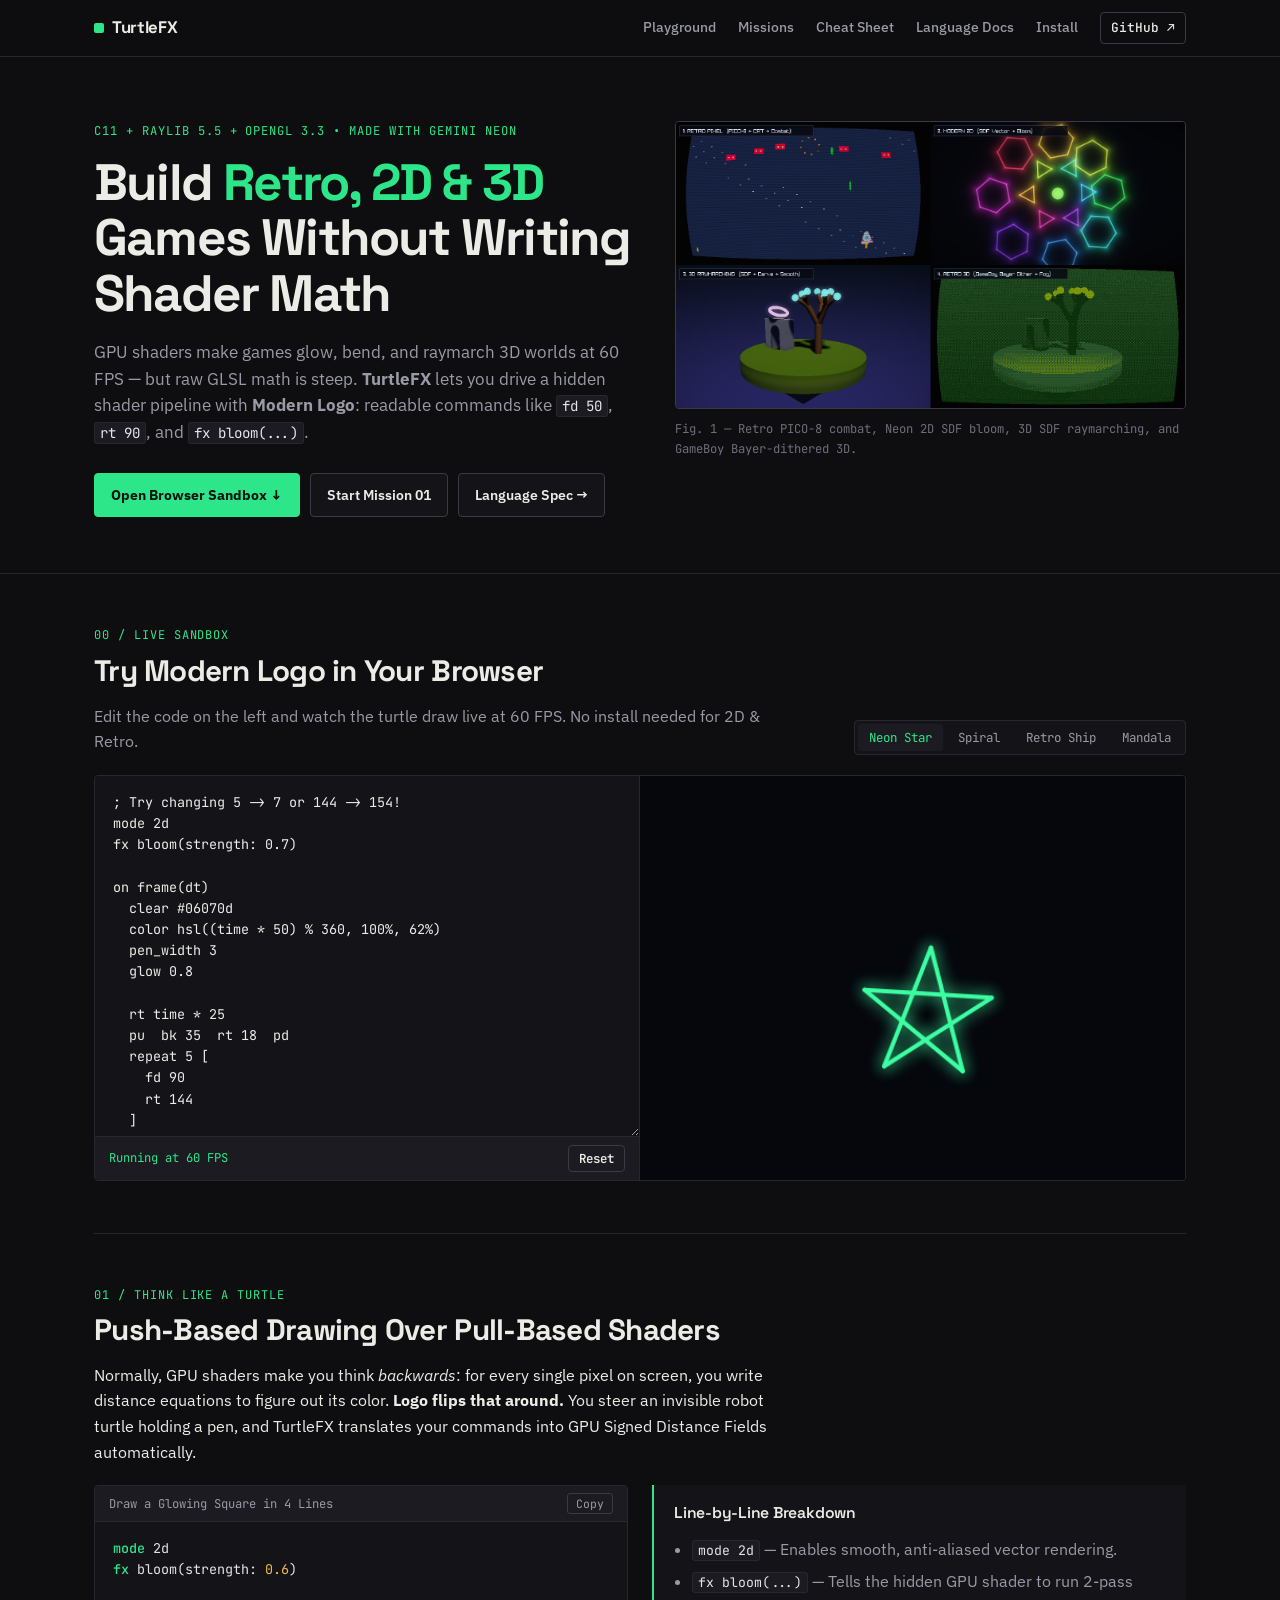
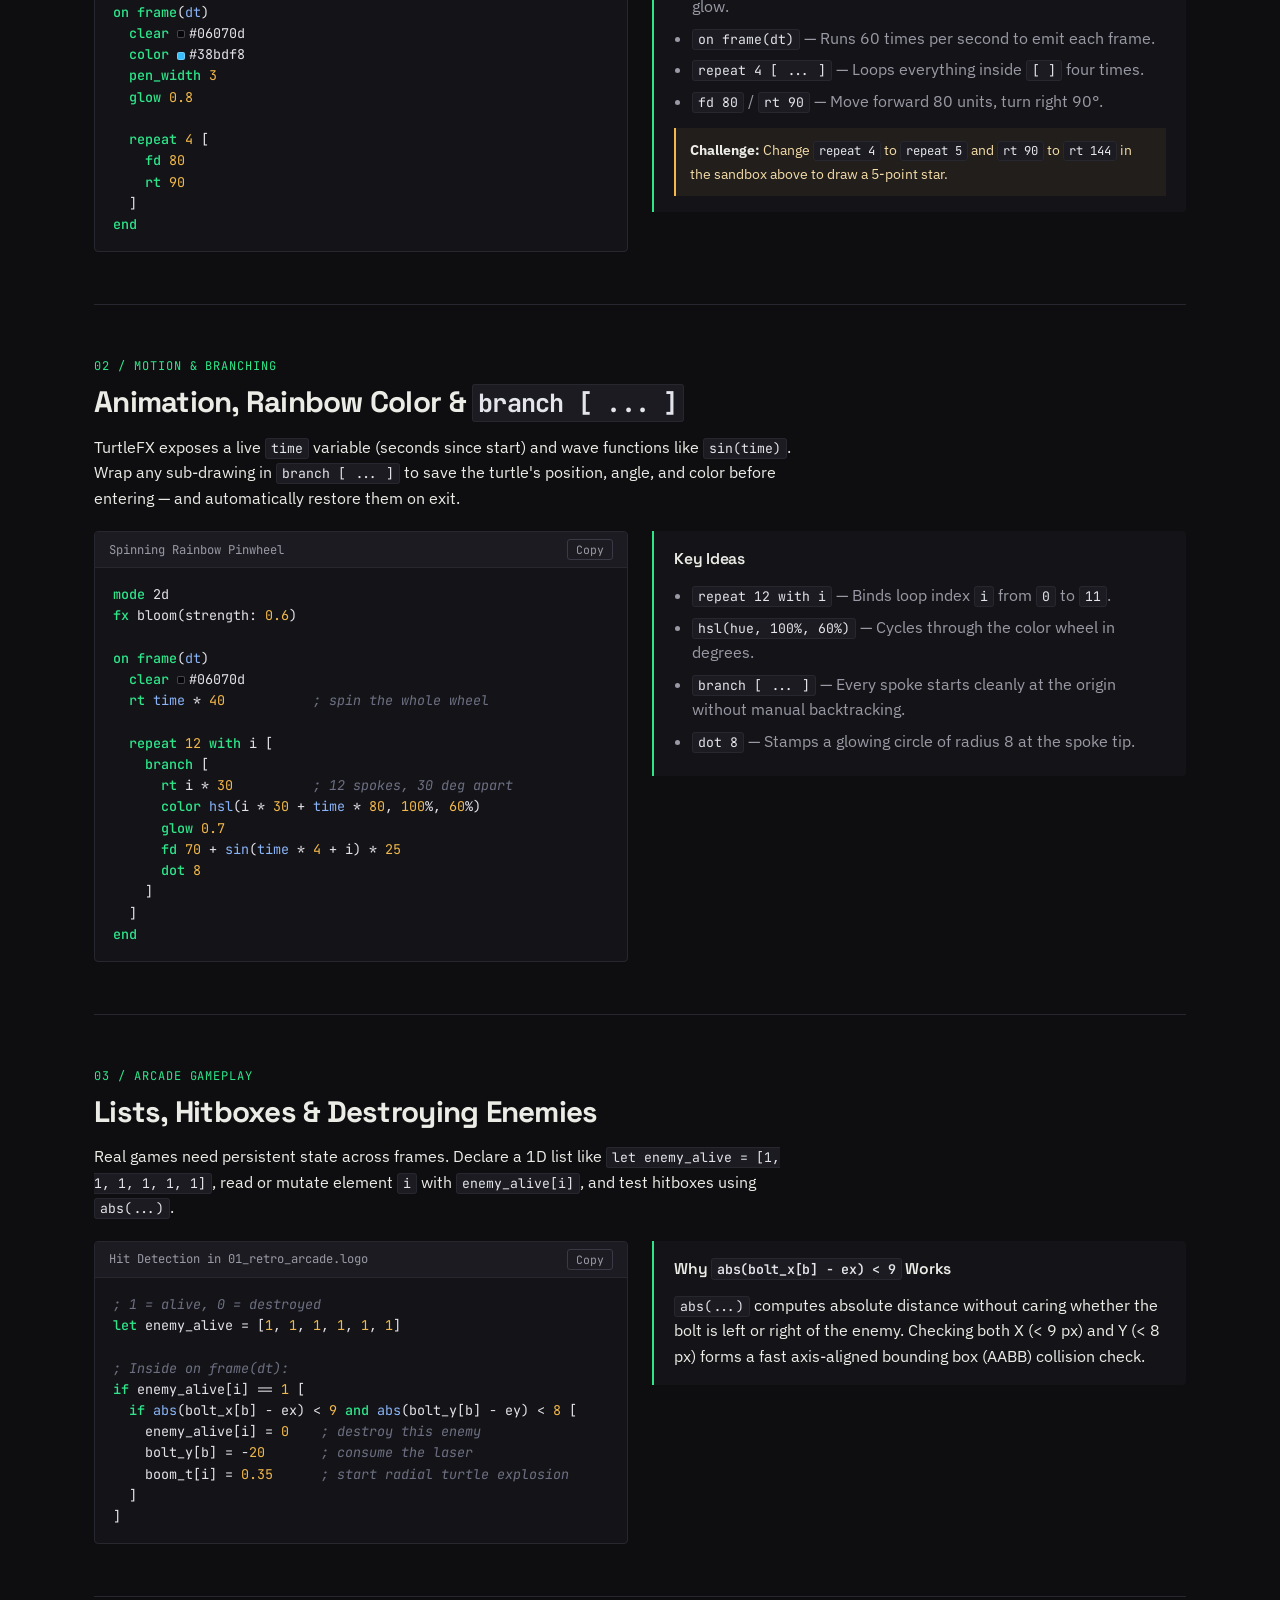
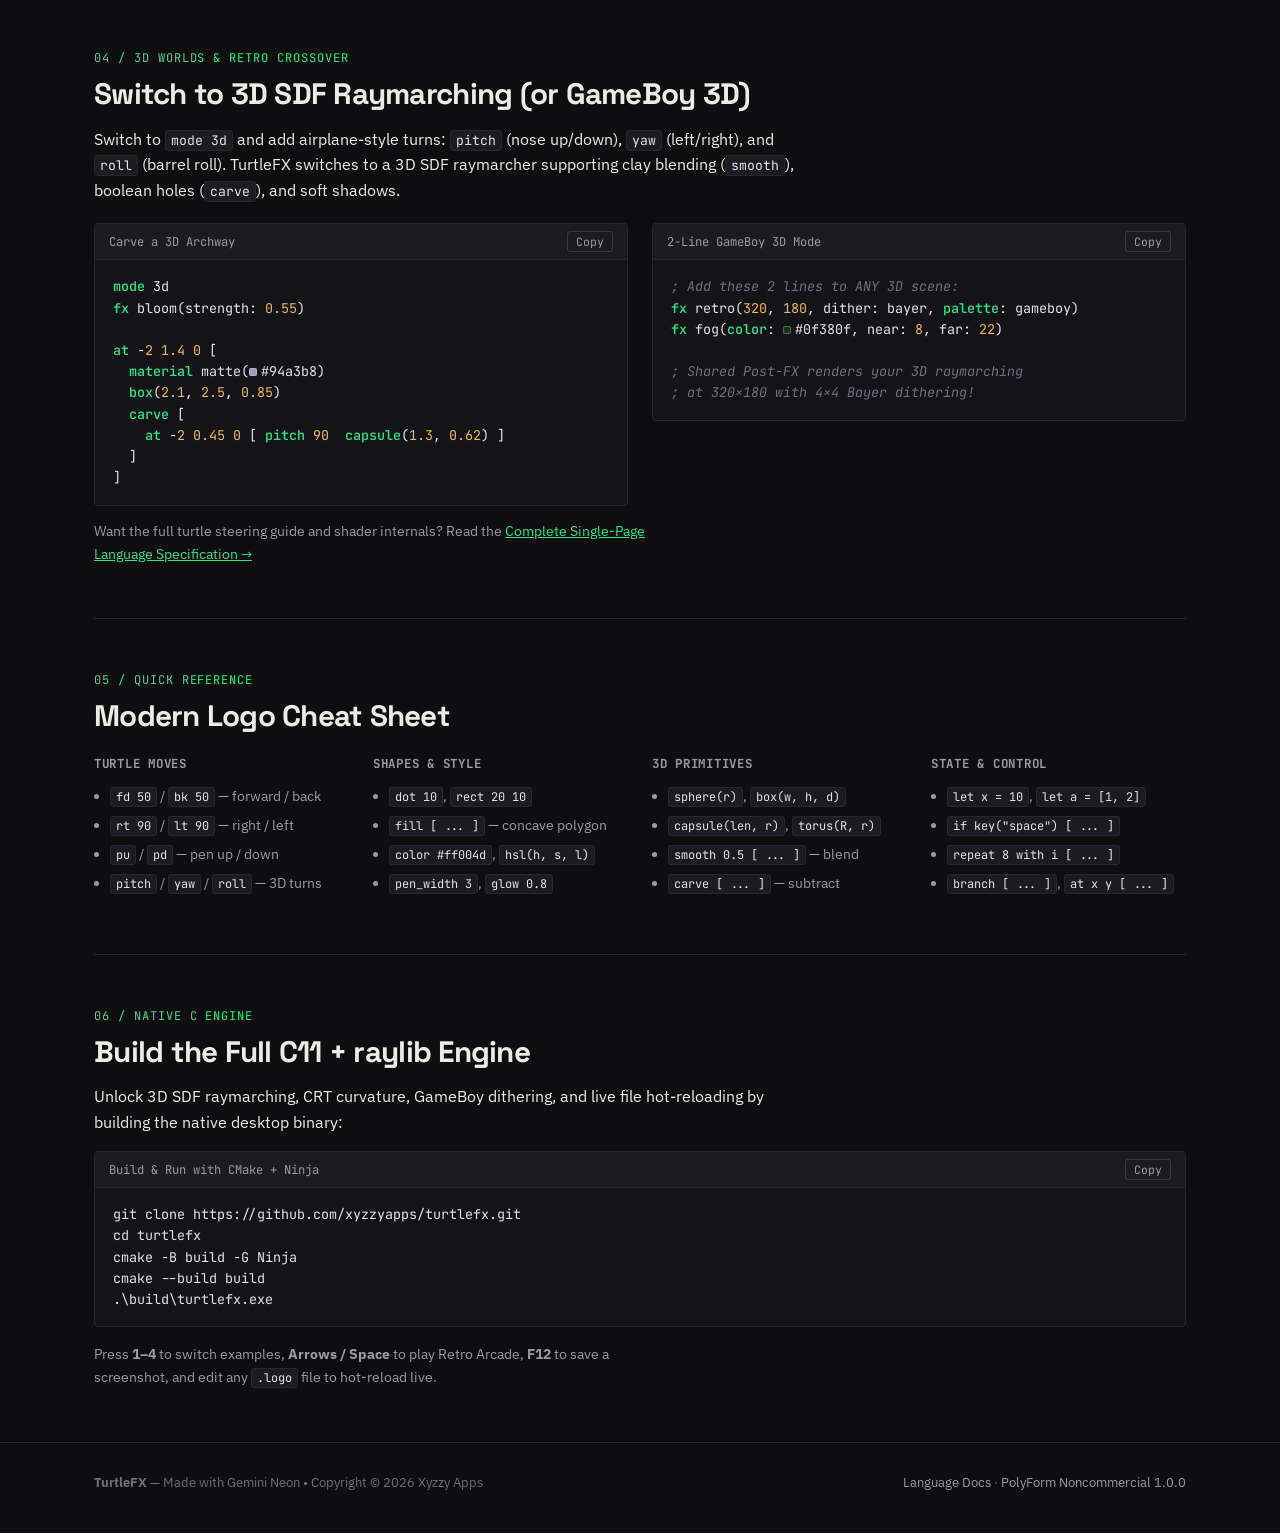
==== commit f18b9999: "Redesign GitHub Pages with studio editorial typography, syntax highlighting, and scroll-spy" ====
--- a/docs/index.html
+++ b/docs/index.html
@@ -3,19 +3,22 @@
 <head>
   <meta charset="UTF-8" />
   <meta name="viewport" content="width=device-width, initial-scale=1.0" />
-  <title>TurtleFX — Code Games &amp; Shaders with Modern Logo</title>
+  <title>TurtleFX — Code Retro, 2D &amp; 3D Games with Modern Logo</title>
+  <link rel="preconnect" href="https://fonts.googleapis.com" />
+  <link rel="preconnect" href="https://fonts.gstatic.com" crossorigin />
+  <link href="https://fonts.googleapis.com/css2?family=IBM+Plex+Sans:wght@400;500;600;700&family=JetBrains+Mono:wght@400;500;600&family=Space+Grotesk:wght@600;700&display=swap" rel="stylesheet" />
   <link rel="stylesheet" href="style.css" />
 </head>
 <body>
   <nav class="topbar">
     <div class="container nav-inner">
-      <a class="brand" href="#top">🐢 TurtleFX</a>
+      <a class="brand" href="#top"><span class="brand-mark" aria-hidden="true"></span>TurtleFX</a>
       <div class="nav-links">
         <a href="#playground">Playground</a>
         <a href="#mission-1">Missions</a>
         <a href="#cheatsheet">Cheat Sheet</a>
         <a href="language.html">Language Docs</a>
-        <a href="#install">Install C Engine</a>
+        <a href="#install">Install</a>
         <a class="gh-pill" href="https://github.com/xyzzyapps/turtlefx" target="_blank" rel="noopener">GitHub ↗</a>
       </div>
     </div>
@@ -23,39 +26,41 @@
 
   <header id="top" class="hero">
     <div class="container hero-grid">
-      <div class="hero-copy">
-        <div class="badge">Made with Gemini Neon • C + raylib + OpenGL 3.3</div>
-        <h1>Build <span class="grad">Retro, 2D &amp; 3D</span> Games Without Writing Scary Shader Math</h1>
+      <div>
+        <div class="kicker">C11 + raylib 5.5 + OpenGL 3.3 • Made with Gemini Neon</div>
+        <h1>Build <em>Retro, 2D &amp; 3D</em> Games Without Writing Shader Math</h1>
         <p class="lead">
-          Shaders are what make games glow, bend, and render 3D worlds at 60 FPS—but raw GLSL math is brutal.
-          <strong>TurtleFX</strong> lets you drive a GPU shader engine using <strong>Modern Logo</strong>: simple commands like
+          GPU shaders make games glow, bend, and raymarch 3D worlds at 60 FPS — but raw GLSL math is steep.
+          <strong>TurtleFX</strong> lets you drive a hidden shader pipeline with <strong>Modern Logo</strong>: readable commands like
           <code>fd 50</code>, <code>rt 90</code>, and <code>fx bloom(...)</code>.
         </p>
         <div class="hero-actions">
-          <a class="btn primary" href="#playground">Try It Live in Browser ↓</a>
-          <a class="btn secondary" href="#mission-1">Start Mission 1</a>
-          <a class="btn secondary" href="language.html">Full Language Docs →</a>
+          <a class="btn primary" href="#playground">Open Browser Sandbox ↓</a>
+          <a class="btn secondary" href="#mission-1">Start Mission 01</a>
+          <a class="btn secondary" href="language.html">Language Spec →</a>
         </div>
       </div>
       <div class="hero-media">
-        <img src="assets/screenshot.png" alt="TurtleFX running Retro Arcade, Neon 2D, 3D Raymarching, and GameBoy 3D" />
-        <p class="caption">All 4 modes running on TurtleFX: Retro PICO-8, Neon 2D Bloom, 3D SDF Raymarching, and GameBoy 3D.</p>
+        <figure>
+          <img src="assets/screenshot.png" alt="TurtleFX running Retro Arcade, Neon 2D, 3D Raymarching, and GameBoy 3D" />
+          <figcaption class="caption">Fig. 1 — Retro PICO-8 combat, Neon 2D SDF bloom, 3D SDF raymarching, and GameBoy Bayer-dithered 3D.</figcaption>
+        </figure>
       </div>
     </div>
   </header>
 
   <main class="container">
-    <!-- INTERACTIVE PLAYGROUND -->
-    <section id="playground" class="card playground-section">
+    <!-- LIVE BROWSER SANDBOX -->
+    <section id="playground" class="band">
       <div class="section-head">
         <div>
-          <span class="tag">LIVE SANDBOX</span>
-          <h2>Try Modern Logo Right Now</h2>
-          <p>Edit the code on the left and watch the turtle draw in real time. No install needed for 2D &amp; Retro!</p>
-        </div>
-        <div class="preset-row">
+          <div class="section-index">00 / LIVE SANDBOX</div>
+          <h2>Try Modern Logo in Your Browser</h2>
+          <p>Edit the code on the left and watch the turtle draw live at 60 FPS. No install needed for 2D &amp; Retro.</p>
+        </div>
+        <div class="preset-row" role="tablist" aria-label="Sandbox presets">
           <button class="preset-btn active" data-preset="star">Neon Star</button>
-          <button class="preset-btn" data-preset="spiral">Rainbow Spiral</button>
+          <button class="preset-btn" data-preset="spiral">Spiral</button>
           <button class="preset-btn" data-preset="ship">Retro Ship</button>
           <button class="preset-btn" data-preset="mandala">Mandala</button>
         </div>
@@ -66,7 +71,7 @@
           <textarea id="code-editor" spellcheck="false" aria-label="Logo code editor"></textarea>
           <div class="editor-bar">
             <span id="pg-status" class="status-ok">Running at 60 FPS</span>
-            <button id="reset-btn" class="btn small">Reset Preset</button>
+            <button id="reset-btn" class="btn small">Reset</button>
           </div>
         </div>
         <div class="canvas-wrap">
@@ -76,14 +81,12 @@
     </section>
 
     <!-- MISSION 1 -->
-    <section id="mission-1" class="mission">
-      <div class="mission-num">MISSION 01</div>
-      <h2>Think Like a Turtle (Not a Math Textbook)</h2>
-      <p>
-        Normally, GPU shaders make you think <em>backwards</em>: for every single pixel on the screen, you write equations to figure out what color it should be.
-      </p>
-      <p>
-        <strong>Logo flips that around.</strong> You control an invisible robot turtle holding a pen. You tell it where to walk and turn, and TurtleFX translates your steps into GPU shaders automatically.
+    <section id="mission-1" class="band">
+      <div class="section-index">01 / THINK LIKE A TURTLE</div>
+      <h2>Push-Based Drawing Over Pull-Based Shaders</h2>
+      <p>
+        Normally, GPU shaders make you think <em>backwards</em>: for every single pixel on screen, you write distance equations to figure out its color.
+        <strong>Logo flips that around.</strong> You steer an invisible robot turtle holding a pen, and TurtleFX translates your commands into GPU Signed Distance Fields automatically.
       </p>
 
       <div class="two-col">
@@ -104,31 +107,29 @@
   ]
 end</code></pre>
         </div>
-        <div class="callout">
-          <h3>What each line does</h3>
-          <ul>
-            <li><code>mode 2d</code> — Turns on smooth, anti-aliased vector graphics.</li>
-            <li><code>fx bloom(...)</code> — Tells the hidden GPU shader to add a neon glow.</li>
-            <li><code>on frame(dt)</code> — Runs 60 times every second to draw each frame.</li>
-            <li><code>repeat 4 [ ... ]</code> — Repeats everything inside <code>[ ]</code> four times!</li>
-            <li><code>fd 80</code> / <code>rt 90</code> — Move <strong>f</strong>orwar<strong>d</strong> 80 units, turn <strong>r</strong>igh<strong>t</strong> 90°.</li>
+        <div class="note-block">
+          <h3>Line-by-Line Breakdown</h3>
+          <ul>
+            <li><code>mode 2d</code> — Enables smooth, anti-aliased vector rendering.</li>
+            <li><code>fx bloom(...)</code> — Tells the hidden GPU shader to run 2-pass glow.</li>
+            <li><code>on frame(dt)</code> — Runs 60 times per second to emit each frame.</li>
+            <li><code>repeat 4 [ ... ]</code> — Loops everything inside <code>[ ]</code> four times.</li>
+            <li><code>fd 80</code> / <code>rt 90</code> — Move forward 80 units, turn right 90°.</li>
           </ul>
           <div class="challenge">
-            <strong>⚡ Quick Challenge:</strong> Change <code>repeat 4</code> to <code>repeat 5</code> and <code>rt 90</code> to <code>rt 144</code> in the playground above. What shape do you get?
+            <strong>Challenge:</strong> Change <code>repeat 4</code> to <code>repeat 5</code> and <code>rt 90</code> to <code>rt 144</code> in the sandbox above to draw a 5-point star.
           </div>
         </div>
       </div>
     </section>
 
     <!-- MISSION 2 -->
-    <section id="mission-2" class="mission">
-      <div class="mission-num">MISSION 02</div>
-      <h2>Animation, Color &amp; <code>branch [ ... ]</code></h2>
-      <p>
-        Static drawings are cool, but games move! TurtleFX gives you a built-in <code>time</code> variable (seconds since start) and math waves like <code>sin(time)</code> that smoothly bounce between <code>-1</code> and <code>1</code>.
-      </p>
-      <p>
-        Even better: <code>branch [ ... ]</code> saves the turtle's position and angle before running a block, then snaps it right back when the block ends. That means you can draw a spinning wing or tree branch without messing up the rest of your drawing!
+    <section id="mission-2" class="band">
+      <div class="section-index">02 / MOTION &amp; BRANCHING</div>
+      <h2>Animation, Rainbow Color &amp; <code>branch [ ... ]</code></h2>
+      <p>
+        TurtleFX exposes a live <code>time</code> variable (seconds since start) and wave functions like <code>sin(time)</code>.
+        Wrap any sub-drawing in <code>branch [ ... ]</code> to save the turtle's position, angle, and color before entering — and automatically restore them on exit.
       </p>
 
       <div class="two-col">
@@ -139,11 +140,11 @@
 
 on frame(dt)
   clear #06070d
-  rt time * 40           ; spin the whole wheel!
+  rt time * 40           ; spin the whole wheel
 
   repeat 12 with i [
     branch [
-      rt i * 30          ; 12 spokes, 30° apart
+      rt i * 30          ; 12 spokes, 30 deg apart
       color hsl(i * 30 + time * 80, 100%, 60%)
       glow 0.7
       fd 70 + sin(time * 4 + i) * 25
@@ -152,73 +153,67 @@
   ]
 end</code></pre>
         </div>
-        <div class="callout">
-          <h3>Pro Tricks Unlocked</h3>
-          <ul>
-            <li><code>repeat 12 with i</code> — Gives you a counter <code>i</code> from <code>0</code> to <code>11</code>.</li>
-            <li><code>hsl(hue, 100%, 60%)</code> — Cycles through the entire rainbow using degrees (<code>0</code>–<code>360</code>).</li>
-            <li><code>branch [ ... ]</code> — Every spoke starts from the center because <code>branch</code> restores the turtle!</li>
-            <li><code>dot 8</code> — Stamps a glowing circle of radius 8 at the tip.</li>
+        <div class="note-block">
+          <h3>Key Ideas</h3>
+          <ul>
+            <li><code>repeat 12 with i</code> — Binds loop index <code>i</code> from <code>0</code> to <code>11</code>.</li>
+            <li><code>hsl(hue, 100%, 60%)</code> — Cycles through the color wheel in degrees.</li>
+            <li><code>branch [ ... ]</code> — Every spoke starts cleanly at the origin without manual backtracking.</li>
+            <li><code>dot 8</code> — Stamps a glowing circle of radius 8 at the spoke tip.</li>
           </ul>
         </div>
       </div>
     </section>
 
     <!-- MISSION 3 -->
-    <section id="mission-3" class="mission">
-      <div class="mission-num">MISSION 03</div>
-      <h2>Build a Retro Space Shooter (Lists &amp; Collisions)</h2>
-      <p>
-        To destroy enemy ships in a game, you need two things: <strong>memory</strong> (which enemies are still alive?) and <strong>hitboxes</strong> (did my laser touch an enemy?).
-      </p>
-      <p>
-        In TurtleFX, you store multiple values in a <strong>list</strong> like <code>let enemy_alive = [1, 1, 1, 1, 1, 1]</code>, and read or change item <code>i</code> using <code>enemy_alive[i]</code>.
-      </p>
-
-      <div class="code-box">
-        <div class="code-title">The Hit-Detection Loop from 01_retro_arcade.logo <button class="copy-btn">Copy</button></div>
+    <section id="mission-3" class="band">
+      <div class="section-index">03 / ARCADE GAMEPLAY</div>
+      <h2>Lists, Hitboxes &amp; Destroying Enemies</h2>
+      <p>
+        Real games need persistent state across frames. Declare a 1D list like <code>let enemy_alive = [1, 1, 1, 1, 1, 1]</code>,
+        read or mutate element <code>i</code> with <code>enemy_alive[i]</code>, and test hitboxes using <code>abs(...)</code>.
+      </p>
+
+      <div class="two-col">
+        <div class="code-box">
+          <div class="code-title">Hit Detection in 01_retro_arcade.logo <button class="copy-btn">Copy</button></div>
 <pre><code>; 1 = alive, 0 = destroyed
 let enemy_alive = [1, 1, 1, 1, 1, 1]
 
 ; Inside on frame(dt):
 if enemy_alive[i] == 1 [
-  if abs(laser_x - ex) &lt; 9 and abs(laser_y - ey) &lt; 8 [
-    enemy_alive[i] = 0    ; destroy this enemy!
-    laser_y = -20         ; reset the laser
-    boom_t[i] = 0.35      ; trigger a 0.35s turtle explosion!
+  if abs(bolt_x[b] - ex) &lt; 9 and abs(bolt_y[b] - ey) &lt; 8 [
+    enemy_alive[i] = 0    ; destroy this enemy
+    bolt_y[b] = -20       ; consume the laser
+    boom_t[i] = 0.35      ; start radial turtle explosion
   ]
 ]</code></pre>
-      </div>
-
-      <div class="callout">
-        <h3>Why <code>abs(laser_x - ex) &lt; 9</code> works</h3>
-        <p>
-          <code>abs(...)</code> means <em>absolute value</em> (distance without caring about left/right sign).
-          So <code>abs(laser_x - ex) &lt; 9</code> simply asks: <strong>"Is the laser within 9 pixels of the enemy horizontally?"</strong>
-          If it's also within 8 pixels vertically, <em>BOOM!</em>
-        </p>
+        </div>
+        <div class="note-block">
+          <h3>Why <code>abs(bolt_x[b] - ex) &lt; 9</code> Works</h3>
+          <p>
+            <code>abs(...)</code> computes absolute distance without caring whether the bolt is left or right of the enemy.
+            Checking both X (&lt; 9 px) and Y (&lt; 8 px) forms a fast axis-aligned bounding box (AABB) collision check.
+          </p>
+        </div>
       </div>
     </section>
 
     <!-- MISSION 4 -->
-    <section id="mission-4" class="mission">
-      <div class="mission-num">MISSION 04</div>
-      <h2>Go 3D (And Turn It Into a GameBoy!)</h2>
-      <p>
-        Ready for 3D? You already know how! Just switch to <code>mode 3d</code> and add 3D turns:
-        <code>pitch</code> (nose up/down), <code>yaw</code> (turn left/right), and <code>roll</code> (barrel roll).
-      </p>
-      <p>
-        Under the hood, TurtleFX switches to a <strong>3D SDF Raymarching Shader</strong>—which gives you soft shadows, glowing crystals, smooth clay blending (<code>smooth</code>), and boolean hole-carving (<code>carve</code>).
+    <section id="mission-4" class="band">
+      <div class="section-index">04 / 3D WORLDS &amp; RETRO CROSSOVER</div>
+      <h2>Switch to 3D SDF Raymarching (or GameBoy 3D)</h2>
+      <p>
+        Switch to <code>mode 3d</code> and add airplane-style turns: <code>pitch</code> (nose up/down), <code>yaw</code> (left/right), and <code>roll</code> (barrel roll).
+        TurtleFX switches to a 3D SDF raymarcher supporting clay blending (<code>smooth</code>), boolean holes (<code>carve</code>), and soft shadows.
       </p>
 
       <div class="two-col">
         <div class="code-box">
-          <div class="code-title">Carve a Doorway &amp; Grow a 3D Crystal Tree <button class="copy-btn">Copy</button></div>
+          <div class="code-title">Carve a 3D Archway <button class="copy-btn">Copy</button></div>
 <pre><code>mode 3d
 fx bloom(strength: 0.55)
 
-; Stone arch with a carved-out doorway
 at -2 1.4 0 [
   material matte(#94a3b8)
   box(2.1, 2.5, 0.85)
@@ -228,20 +223,23 @@
 ]</code></pre>
         </div>
         <div class="code-box">
-          <div class="code-title">The 2-Line Retro GameBoy 3D Trick <button class="copy-btn">Copy</button></div>
-<pre><code>; Add these 2 lines to ANY 3D scene!
+          <div class="code-title">2-Line GameBoy 3D Mode <button class="copy-btn">Copy</button></div>
+<pre><code>; Add these 2 lines to ANY 3D scene:
 fx retro(320, 180, dither: bayer, palette: gameboy)
 fx fog(color: #0f380f, near: 8, far: 22)
 
-; Because all shaders share one post-FX pipeline,
-; your 3D world instantly becomes dithered handheld 3D!</code></pre>
-        </div>
-      </div>
+; Shared Post-FX renders your 3D raymarching
+; at 320x180 with 4x4 Bayer dithering!</code></pre>
+        </div>
+      </div>
+      <p class="small-note">
+        Want the full turtle steering guide and shader internals? Read the <a href="language.html">Complete Single-Page Language Specification →</a>
+      </p>
     </section>
 
     <!-- CHEAT SHEET -->
-    <section id="cheatsheet" class="card">
-      <span class="tag">REFERENCE</span>
+    <section id="cheatsheet" class="band">
+      <div class="section-index">05 / QUICK REFERENCE</div>
       <h2>Modern Logo Cheat Sheet</h2>
       <div class="cheat-grid">
         <div>
@@ -249,7 +247,7 @@
           <ul>
             <li><code>fd 50</code> / <code>bk 50</code> — forward / back</li>
             <li><code>rt 90</code> / <code>lt 90</code> — right / left</li>
-            <li><code>pu</code> / <code>pd</code> — pen up / pen down</li>
+            <li><code>pu</code> / <code>pd</code> — pen up / down</li>
             <li><code>pitch</code> / <code>yaw</code> / <code>roll</code> — 3D turns</li>
           </ul>
         </div>
@@ -257,8 +255,8 @@
           <h4>Shapes &amp; Style</h4>
           <ul>
             <li><code>dot 10</code>, <code>rect 20 10</code></li>
-            <li><code>fill [ ... ]</code> — filled polygon</li>
-            <li><code>color #ff004d</code> or <code>hsl(h, s, l)</code></li>
+            <li><code>fill [ ... ]</code> — concave polygon</li>
+            <li><code>color #ff004d</code>, <code>hsl(h, s, l)</code></li>
             <li><code>pen_width 3</code>, <code>glow 0.8</code></li>
           </ul>
         </div>
@@ -267,14 +265,14 @@
           <ul>
             <li><code>sphere(r)</code>, <code>box(w, h, d)</code></li>
             <li><code>capsule(len, r)</code>, <code>torus(R, r)</code></li>
-            <li><code>smooth 0.5 [ ... ]</code> — clay blend</li>
-            <li><code>carve [ ... ]</code> — subtract shapes</li>
-          </ul>
-        </div>
-        <div>
-          <h4>Logic &amp; Input</h4>
-          <ul>
-            <li><code>let x = 10</code>, <code>let arr = [1, 2, 3]</code></li>
+            <li><code>smooth 0.5 [ ... ]</code> — blend</li>
+            <li><code>carve [ ... ]</code> — subtract</li>
+          </ul>
+        </div>
+        <div>
+          <h4>State &amp; Control</h4>
+          <ul>
+            <li><code>let x = 10</code>, <code>let a = [1, 2]</code></li>
             <li><code>if key("space") [ ... ]</code></li>
             <li><code>repeat 8 with i [ ... ]</code></li>
             <li><code>branch [ ... ]</code>, <code>at x y [ ... ]</code></li>
@@ -284,24 +282,23 @@
     </section>
 
     <!-- INSTALL -->
-    <section id="install" class="card install-card">
-      <span class="tag">FULL ENGINE</span>
-      <h2>Run the Full C + raylib Engine (3D, CRT &amp; Hot-Reload)</h2>
-      <p>
-        The browser sandbox above runs 2D &amp; Retro Logo directly on HTML5 Canvas.
-        To unlock <strong>3D SDF Raymarching</strong>, <strong>CRT shaders</strong>, <strong>GameBoy dithering</strong>, and <strong>live hot-reload</strong>, clone and build the C11 + raylib engine:
+    <section id="install" class="band">
+      <div class="section-index">06 / NATIVE C ENGINE</div>
+      <h2>Build the Full C11 + raylib Engine</h2>
+      <p>
+        Unlock 3D SDF raymarching, CRT curvature, GameBoy dithering, and live file hot-reloading by building the native desktop binary:
       </p>
       <div class="code-box">
-        <div class="code-title">Build &amp; Run with CMake <button class="copy-btn">Copy</button></div>
-<pre><code>git clone https://github.com/xyzzyapps/turtlefx.git
+        <div class="code-title">Build &amp; Run with CMake + Ninja <button class="copy-btn">Copy</button></div>
+<pre><code data-lang="sh">git clone https://github.com/xyzzyapps/turtlefx.git
 cd turtlefx
 cmake -B build -G Ninja
 cmake --build build
 .\build\turtlefx.exe</code></pre>
       </div>
       <p class="small-note">
-        Press <strong>1–4</strong> to switch examples, <strong>Arrow Keys / Space</strong> to play Retro Arcade,
-        <strong>F12</strong> to snap a screenshot, and edit any <code>.logo</code> file to watch it hot-reload!
+        Press <strong>1–4</strong> to switch examples, <strong>Arrows / Space</strong> to play Retro Arcade,
+        <strong>F12</strong> to save a screenshot, and edit any <code>.logo</code> file to hot-reload live.
       </p>
     </section>
   </main>
@@ -309,10 +306,11 @@
   <footer class="footer">
     <div class="container footer-inner">
       <span><strong>TurtleFX</strong> — Made with Gemini Neon • Copyright © 2026 Xyzzy Apps</span>
-      <span>Licensed under <a href="https://github.com/xyzzyapps/turtlefx/blob/main/LICENSE" target="_blank" rel="noopener">PolyForm Noncommercial 1.0.0</a></span>
+      <span><a href="language.html">Language Docs</a> · <a href="https://github.com/xyzzyapps/turtlefx/blob/main/LICENSE" target="_blank" rel="noopener">PolyForm Noncommercial 1.0.0</a></span>
     </div>
   </footer>
 
+  <script src="enhance.js"></script>
   <script src="playground.js"></script>
 </body>
 </html>
--- a/docs/style.css
+++ b/docs/style.css
@@ -1,343 +1,490 @@
+/* ============================================================================
+ *  TurtleFX — Studio Monograph Technical Editorial Stylesheet
+ *  Strict 4px/8px spacing rhythm, hairline grid, restrained 1-accent palette,
+ *  distinct display / body / monospace typography. Zero card-ception or glow slop.
+ * ============================================================================ */
+
 :root {
-  --bg: #080b14;
-  --surface: #111726;
-  --surface-2: #161f33;
-  --border: #253252;
-  --text: #e6edf7;
-  --muted: #98a7c7;
-  --cyan: #38bdf8;
-  --pink: #f472b6;
-  --amber: #fbbf24;
-  --green: #34d399;
-  --mono: "JetBrains Mono", "Fira Code", Consolas, monospace;
-  --sans: Inter, system-ui, -apple-system, Segoe UI, Roboto, sans-serif;
+  --bg: #0e0e11;
+  --surface: #141418;
+  --surface-2: #1b1b21;
+  --rule: #27272f;
+  --rule-strong: #3a3a46;
+
+  --text: #ecece7;
+  --muted: #9a9aa6;
+  --subtle: #6e6e7a;
+
+  /* Single disciplined phosphor accent + warm ochre secondary */
+  --accent: #2ee68a;
+  --accent-dim: rgba(46, 230, 138, 0.12);
+  --warm: #f2b84b;
+  --err: #f87171;
+
+  --font-display: "Space Grotesk", system-ui, -apple-system, sans-serif;
+  --font-body: "IBM Plex Sans", system-ui, -apple-system, sans-serif;
+  --font-mono: "JetBrains Mono", Consolas, "Courier New", monospace;
+
+  --radius: 4px;
 }
 
 * { box-sizing: border-box; }
-
 html { scroll-behavior: smooth; }
 
 body {
   margin: 0;
-  background: radial-gradient(circle at 20% 0%, #151e38 0%, var(--bg) 52%);
+  background: var(--bg);
   color: var(--text);
-  font-family: var(--sans);
-  line-height: 1.6;
+  font-family: var(--font-body);
+  font-size: 15.5px;
+  line-height: 1.65;
+  -webkit-font-smoothing: antialiased;
+}
+
+:focus-visible {
+  outline: 2px solid var(--accent);
+  outline-offset: 2px;
 }
 
 .container {
-  max-width: 1120px;
+  max-width: 1140px;
   margin: 0 auto;
-  padding: 0 20px;
-}
-
-/* Navbar */
+  padding: 0 24px;
+}
+
+/* ---- Top Navigation (Hairline Architectural Bar) ---- */
 .topbar {
   position: sticky;
   top: 0;
-  z-index: 20;
-  background: rgba(8, 11, 20, 0.85);
-  backdrop-filter: blur(10px);
-  border-bottom: 1px solid var(--border);
+  z-index: 30;
+  background: rgba(14, 14, 17, 0.92);
+  backdrop-filter: blur(8px);
+  border-bottom: 1px solid var(--rule);
 }
 
 .nav-inner {
   display: flex;
   align-items: center;
   justify-content: space-between;
-  height: 60px;
+  height: 56px;
 }
 
 .brand {
+  display: inline-flex;
+  align-items: center;
+  gap: 8px;
   color: var(--text);
-  font-weight: 800;
-  font-size: 1.15rem;
+  font-family: var(--font-display);
+  font-weight: 700;
+  font-size: 1.05rem;
   text-decoration: none;
   letter-spacing: -0.02em;
 }
 
+.brand-mark {
+  display: inline-block;
+  width: 10px;
+  height: 10px;
+  background: var(--accent);
+  border-radius: 2px;
+}
+
 .nav-links {
   display: flex;
   align-items: center;
-  gap: 18px;
+  gap: 22px;
 }
 
 .nav-links a {
   color: var(--muted);
   text-decoration: none;
-  font-size: 0.92rem;
+  font-size: 0.88rem;
   font-weight: 500;
-}
-
-.nav-links a:hover { color: var(--cyan); }
+  transition: color 0.12s ease;
+}
+
+.nav-links a:hover,
+.nav-links a.active-link {
+  color: var(--text);
+}
+
+.nav-links a.active-link {
+  box-shadow: inset 0 -2px 0 var(--accent);
+  padding-bottom: 2px;
+}
 
 .gh-pill {
-  background: var(--surface-2);
-  border: 1px solid var(--border);
-  padding: 5px 12px;
-  border-radius: 999px;
+  font-family: var(--font-mono);
+  font-size: 0.8rem !important;
   color: var(--text) !important;
-}
-
-/* Hero */
-.hero { padding: 54px 0 36px; }
+  border: 1px solid var(--rule-strong);
+  padding: 4px 10px;
+  border-radius: var(--radius);
+}
+
+.gh-pill:hover { border-color: var(--accent); color: var(--accent) !important; }
+
+/* ---- Editorial Hero ---- */
+.hero {
+  padding: 64px 0 56px;
+  border-bottom: 1px solid var(--rule);
+}
 
 .hero-grid {
   display: grid;
   grid-template-columns: 1.05fr 1fr;
-  gap: 32px;
+  gap: 44px;
+  align-items: start;
+}
+
+.kicker {
+  font-family: var(--font-mono);
+  font-size: 0.76rem;
+  letter-spacing: 0.08em;
+  text-transform: uppercase;
+  color: var(--accent);
+  margin-bottom: 14px;
+}
+
+h1 {
+  font-family: var(--font-display);
+  font-size: clamp(2.15rem, 4.2vw, 3.2rem);
+  font-weight: 700;
+  line-height: 1.08;
+  letter-spacing: -0.035em;
+  margin: 0 0 18px;
+  color: var(--text);
+}
+
+h1 em {
+  font-style: normal;
+  color: var(--accent);
+}
+
+.lead {
+  color: var(--muted);
+  font-size: 1.04rem;
+  line-height: 1.6;
+  max-width: 58ch;
+  margin: 0 0 28px;
+}
+
+.hero-actions {
+  display: flex;
+  gap: 10px;
+  flex-wrap: wrap;
+}
+
+.btn {
+  display: inline-flex;
   align-items: center;
-}
-
-.badge {
-  display: inline-block;
-  font-size: 0.78rem;
-  font-weight: 700;
-  color: var(--cyan);
-  background: rgba(56, 189, 248, 0.12);
-  border: 1px solid rgba(56, 189, 248, 0.35);
-  padding: 4px 10px;
-  border-radius: 999px;
-  margin-bottom: 14px;
-}
-
-h1 {
-  font-size: clamp(2rem, 4vw, 2.85rem);
-  line-height: 1.15;
-  margin: 0 0 14px;
-  letter-spacing: -0.03em;
-}
-
-.grad {
-  background: linear-gradient(90deg, var(--cyan), var(--pink), var(--amber));
-  -webkit-background-clip: text;
-  background-clip: text;
-  color: transparent;
-}
-
-.lead {
-  color: var(--muted);
-  font-size: 1.05rem;
-  margin: 0 0 22px;
-}
-
-.hero-actions {
-  display: flex;
-  gap: 12px;
-  flex-wrap: wrap;
-}
-
-.btn {
-  display: inline-block;
-  padding: 10px 18px;
-  border-radius: 10px;
-  font-weight: 700;
-  font-size: 0.94rem;
+  gap: 6px;
+  padding: 9px 16px;
+  border-radius: var(--radius);
+  font-family: var(--font-body);
+  font-weight: 600;
+  font-size: 0.9rem;
   text-decoration: none;
   cursor: pointer;
-  border: 1px solid transparent;
-  transition: transform 0.12s ease, opacity 0.12s ease;
-}
-
-.btn:hover { transform: translateY(-1px); }
-.btn.primary { background: linear-gradient(135deg, var(--cyan), #6366f1); color: #050811; }
-.btn.secondary { background: var(--surface-2); border-color: var(--border); color: var(--text); }
-.btn.small { padding: 5px 11px; font-size: 0.8rem; background: var(--surface-2); color: var(--text); border-color: var(--border); }
+  border: 1px solid var(--rule-strong);
+  background: transparent;
+  color: var(--text);
+  transition: border-color 0.12s ease, background 0.12s ease, color 0.12s ease;
+}
+
+.btn:hover { border-color: var(--text); }
+
+.btn.primary {
+  background: var(--accent);
+  border-color: var(--accent);
+  color: #07140d;
+  font-weight: 700;
+}
+
+.btn.primary:hover { background: #52f0a0; border-color: #52f0a0; }
+
+.btn.secondary { background: var(--surface); }
+.btn.secondary:hover { background: var(--surface-2); border-color: var(--accent); }
+
+.btn.small {
+  padding: 4px 10px;
+  font-size: 0.78rem;
+  font-family: var(--font-mono);
+  background: transparent;
+}
+
+.hero-media figure { margin: 0; }
 
 .hero-media img {
   width: 100%;
-  border-radius: 14px;
-  border: 1px solid var(--border);
-  box-shadow: 0 20px 50px rgba(0, 0, 0, 0.55);
+  display: block;
+  border-radius: var(--radius);
+  border: 1px solid var(--rule-strong);
 }
 
 .caption {
-  font-size: 0.82rem;
-  color: var(--muted);
-  text-align: center;
-  margin-top: 8px;
-}
-
-/* Cards & Missions */
-.card, .mission {
-  background: var(--surface);
-  border: 1px solid var(--border);
-  border-radius: 16px;
-  padding: 26px;
-  margin: 26px 0;
-}
-
-.tag, .mission-num {
-  display: inline-block;
-  font-family: var(--mono);
+  font-family: var(--font-mono);
+  font-size: 0.76rem;
+  color: var(--subtle);
+  margin-top: 10px;
+}
+
+/* ---- Hairline Sections (Zero Card-Ception) ---- */
+.band {
+  padding: 52px 0;
+  border-bottom: 1px solid var(--rule);
+}
+
+.band:last-child { border-bottom: none; }
+
+.section-index {
+  font-family: var(--font-mono);
   font-size: 0.75rem;
+  letter-spacing: 0.08em;
+  text-transform: uppercase;
+  color: var(--accent);
+  margin-bottom: 8px;
+}
+
+h2 {
+  font-family: var(--font-display);
+  font-size: clamp(1.45rem, 2.5vw, 1.85rem);
   font-weight: 700;
-  color: var(--pink);
-  letter-spacing: 0.08em;
-  margin-bottom: 6px;
-}
-
-h2 { margin: 0 0 10px; font-size: 1.55rem; letter-spacing: -0.02em; }
-h3, h4 { margin: 0 0 8px; }
-
+  letter-spacing: -0.025em;
+  line-height: 1.2;
+  margin: 0 0 14px;
+}
+
+h3 {
+  font-family: var(--font-display);
+  font-size: 1.08rem;
+  font-weight: 600;
+  letter-spacing: -0.015em;
+  margin: 28px 0 10px;
+  color: var(--text);
+}
+
+h4 {
+  font-family: var(--font-mono);
+  font-size: 0.78rem;
+  letter-spacing: 0.06em;
+  text-transform: uppercase;
+  color: var(--muted);
+  margin: 0 0 10px;
+}
+
+p {
+  margin: 0 0 14px;
+  max-width: 70ch;
+}
+
+p:last-child { margin-bottom: 0; }
+
+a { color: var(--accent); }
+
+/* Inline code */
 code {
-  font-family: var(--mono);
-  background: rgba(56, 189, 248, 0.1);
-  color: #bae6fd;
-  padding: 2px 6px;
-  border-radius: 5px;
-  font-size: 0.88em;
-}
-
+  font-family: var(--font-mono);
+  font-size: 0.85em;
+  background: var(--surface-2);
+  color: #e4e4ec;
+  border: 1px solid var(--rule);
+  padding: 1px 5px;
+  border-radius: 3px;
+}
+
+/* Two-column editorial split */
 .two-col {
   display: grid;
   grid-template-columns: 1fr 1fr;
-  gap: 20px;
-  margin-top: 16px;
-}
-
+  gap: 24px;
+  margin-top: 20px;
+  align-items: start;
+}
+
+/* ---- Code Blocks & Syntax Highlighting (4-Color Studio Theme) ---- */
 .code-box {
-  background: #090d18;
-  border: 1px solid var(--border);
-  border-radius: 12px;
+  background: var(--surface);
+  border: 1px solid var(--rule);
+  border-radius: var(--radius);
   overflow: hidden;
-}
+  margin: 16px 0;
+}
+
+.two-col .code-box { margin: 0; }
 
 .code-title {
+  display: flex;
+  justify-content: space-between;
+  align-items: center;
+  padding: 7px 14px;
+  background: var(--surface-2);
+  border-bottom: 1px solid var(--rule);
+  font-family: var(--font-mono);
+  font-size: 0.76rem;
+  color: var(--muted);
+}
+
+.copy-btn {
+  background: transparent;
+  border: 1px solid var(--rule-strong);
+  color: var(--muted);
+  border-radius: 3px;
+  padding: 2px 8px;
+  font-family: var(--font-mono);
+  font-size: 0.72rem;
+  cursor: pointer;
+  transition: color 0.12s ease, border-color 0.12s ease;
+}
+
+.copy-btn:hover { color: var(--text); border-color: var(--text); }
+.copy-btn.copied { color: var(--accent); border-color: var(--accent); }
+
+pre {
+  margin: 0;
+  padding: 16px 18px;
+  overflow-x: auto;
+  font-family: var(--font-mono);
+  font-size: 0.84rem;
+  line-height: 1.58;
+  tab-size: 2;
+}
+
+pre code {
+  background: none;
+  border: none;
+  padding: 0;
+  color: #e2e2e8;
+  font-size: inherit;
+}
+
+/* Restrained 4-color syntax palette */
+.tok-cm  { color: #6c7082; font-style: italic; }
+.tok-kw  { color: #2ee68a; font-weight: 500; }
+.tok-fn  { color: #8ab4f8; }
+.tok-num { color: #f2b84b; }
+.tok-str { color: #f2b84b; }
+.tok-hex { color: #e2e2e8; }
+.hex-dot {
+  display: inline-block;
+  width: 8px;
+  height: 8px;
+  border-radius: 2px;
+  margin-right: 4px;
+  vertical-align: middle;
+  border: 1px solid rgba(255, 255, 255, 0.25);
+}
+
+/* ---- Editorial Notes / Callouts (Left Accent Bar, No Heavy Card) ---- */
+.note-block {
+  border-left: 2px solid var(--accent);
+  background: var(--surface);
+  padding: 16px 20px;
+  margin: 18px 0;
+  border-radius: 0 var(--radius) var(--radius) 0;
+}
+
+.two-col .note-block { margin: 0; }
+.note-block h3 { margin-top: 0; font-size: 0.98rem; }
+.note-block ul { margin: 8px 0 0; padding-left: 18px; color: var(--muted); }
+.note-block li { margin-bottom: 6px; }
+.note-block strong { color: var(--text); }
+
+.challenge {
+  margin-top: 14px;
+  padding: 10px 14px;
+  border-left: 2px solid var(--warm);
+  background: rgba(242, 184, 75, 0.06);
+  font-size: 0.9rem;
+  color: #f3dca8;
+}
+
+/* ---- Interactive Playground (Frameless Split Grid) ---- */
+.section-head {
+  display: flex;
+  justify-content: space-between;
+  align-items: flex-end;
+  gap: 16px;
+  flex-wrap: wrap;
+  margin-bottom: 20px;
+}
+
+.section-head p { margin: 0; color: var(--muted); }
+
+.preset-row {
+  display: flex;
+  gap: 4px;
+  border: 1px solid var(--rule);
+  border-radius: var(--radius);
+  padding: 3px;
+  background: var(--surface);
+}
+
+.preset-btn {
+  background: transparent;
+  border: none;
+  color: var(--muted);
+  padding: 5px 11px;
+  border-radius: 3px;
+  font-family: var(--font-mono);
+  font-size: 0.78rem;
+  cursor: pointer;
+  transition: background 0.12s ease, color 0.12s ease;
+}
+
+.preset-btn:hover { color: var(--text); }
+.preset-btn.active {
+  background: var(--surface-2);
+  color: var(--accent);
+}
+
+.playground-grid {
+  display: grid;
+  grid-template-columns: 1fr 1fr;
+  border: 1px solid var(--rule);
+  border-radius: var(--radius);
+  overflow: hidden;
+  background: var(--surface);
+}
+
+.editor-wrap {
+  display: flex;
+  flex-direction: column;
+  border-right: 1px solid var(--rule);
+}
+
+#code-editor {
+  width: 100%;
+  height: 360px;
+  background: var(--surface);
+  color: var(--text);
+  border: none;
+  padding: 16px 18px;
+  font-family: var(--font-mono);
+  font-size: 0.84rem;
+  line-height: 1.58;
+  resize: vertical;
+  outline: none;
+}
+
+.editor-bar {
   display: flex;
   justify-content: space-between;
   align-items: center;
   padding: 8px 14px;
   background: var(--surface-2);
-  border-bottom: 1px solid var(--border);
-  font-size: 0.82rem;
-  font-weight: 600;
-  color: var(--muted);
-}
-
-.copy-btn {
-  background: transparent;
-  border: 1px solid var(--border);
-  color: var(--text);
-  border-radius: 6px;
-  padding: 3px 9px;
-  font-size: 0.75rem;
-  cursor: pointer;
-}
-
-.copy-btn:hover { border-color: var(--cyan); color: var(--cyan); }
-
-pre {
-  margin: 0;
-  padding: 14px;
-  overflow-x: auto;
-  font-family: var(--mono);
-  font-size: 0.86rem;
-  line-height: 1.5;
-}
-
-pre code { background: none; padding: 0; color: #dbeafe; }
-
-.callout {
-  background: var(--surface-2);
-  border: 1px solid var(--border);
-  border-radius: 12px;
-  padding: 16px 18px;
-}
-
-.callout ul { margin: 8px 0 0; padding-left: 18px; }
-.callout li { margin-bottom: 6px; }
-
-.challenge {
-  margin-top: 14px;
-  padding: 10px 12px;
-  background: rgba(251, 191, 36, 0.1);
-  border: 1px solid rgba(251, 191, 36, 0.35);
-  border-radius: 8px;
-  font-size: 0.9rem;
-  color: #fde68a;
-}
-
-/* Playground */
-.section-head {
-  display: flex;
-  justify-content: space-between;
-  align-items: flex-end;
-  gap: 16px;
-  flex-wrap: wrap;
-  margin-bottom: 16px;
-}
-
-.section-head p { margin: 0; color: var(--muted); }
-
-.preset-row { display: flex; gap: 8px; flex-wrap: wrap; }
-
-.preset-btn {
-  background: var(--surface-2);
-  border: 1px solid var(--border);
-  color: var(--muted);
-  padding: 6px 12px;
-  border-radius: 8px;
-  font-size: 0.84rem;
-  font-weight: 600;
-  cursor: pointer;
-}
-
-.preset-btn.active, .preset-btn:hover {
-  color: var(--cyan);
-  border-color: var(--cyan);
-}
-
-.playground-grid {
-  display: grid;
-  grid-template-columns: 1fr 1fr;
-  gap: 16px;
-}
-
-.editor-wrap {
-  display: flex;
-  flex-direction: column;
-  background: #090d18;
-  border: 1px solid var(--border);
-  border-radius: 12px;
-  overflow: hidden;
-}
-
-#code-editor {
-  width: 100%;
-  height: 340px;
-  background: transparent;
-  color: #e2e8f0;
-  border: none;
-  padding: 14px;
-  font-family: var(--mono);
-  font-size: 0.86rem;
-  line-height: 1.5;
-  resize: vertical;
-  outline: none;
-}
-
-.editor-bar {
-  display: flex;
-  justify-content: space-between;
-  align-items: center;
-  padding: 8px 12px;
-  background: var(--surface-2);
-  border-top: 1px solid var(--border);
-  font-size: 0.8rem;
-}
-
-.status-ok { color: var(--green); font-family: var(--mono); }
-.status-err { color: #fb7185; font-family: var(--mono); }
+  border-top: 1px solid var(--rule);
+  font-size: 0.76rem;
+}
+
+.status-ok  { color: var(--accent); font-family: var(--font-mono); }
+.status-err { color: var(--err); font-family: var(--font-mono); }
 
 .canvas-wrap {
   display: flex;
   align-items: center;
   justify-content: center;
-  background: #05070e;
-  border: 1px solid var(--border);
-  border-radius: 12px;
-  overflow: hidden;
+  background: #06070d;
 }
 
 #pg-canvas {
@@ -346,32 +493,193 @@
   display: block;
 }
 
-/* Cheat Sheet */
+/* ---- Reference Grids & Hairline Tables ---- */
 .cheat-grid {
   display: grid;
   grid-template-columns: repeat(4, 1fr);
-  gap: 18px;
+  gap: 24px;
+  margin-top: 20px;
+}
+
+.cheat-grid ul {
+  margin: 0;
+  padding-left: 16px;
+  color: var(--muted);
+  font-size: 0.88rem;
+}
+
+.cheat-grid li { margin-bottom: 6px; }
+
+.small-note {
+  color: var(--muted);
+  font-size: 0.88rem;
   margin-top: 14px;
 }
 
-.cheat-grid ul {
-  margin: 6px 0 0;
-  padding-left: 16px;
-  color: var(--muted);
-  font-size: 0.9rem;
-}
-
-.cheat-grid li { margin-bottom: 5px; }
-
-.small-note { color: var(--muted); font-size: 0.9rem; margin-top: 12px; }
-
-/* Footer */
+/* ---- Single-Page Language Docs Layout ---- */
+.doc-hero {
+  padding: 52px 0 36px;
+  border-bottom: 1px solid var(--rule);
+}
+
+.pipeline-bar {
+  display: grid;
+  grid-template-columns: repeat(6, 1fr);
+  border: 1px solid var(--rule);
+  border-radius: var(--radius);
+  overflow: hidden;
+  margin-top: 24px;
+  background: var(--surface);
+}
+
+.pipeline-bar.three-pass {
+  grid-template-columns: repeat(3, 1fr);
+}
+
+.pipe-node {
+  padding: 12px 14px;
+  border-right: 1px solid var(--rule);
+  display: flex;
+  flex-direction: column;
+  gap: 3px;
+  font-size: 0.84rem;
+}
+
+.pipe-node:last-child { border-right: none; }
+.pipe-node strong { font-family: var(--font-display); color: var(--text); }
+.pipe-node span { color: var(--muted); font-size: 0.76rem; }
+
+.doc-layout {
+  display: grid;
+  grid-template-columns: 224px minmax(0, 1fr);
+  gap: 44px;
+  align-items: start;
+}
+
+.doc-toc {
+  position: sticky;
+  top: 76px;
+  padding: 28px 0;
+  display: flex;
+  flex-direction: column;
+  gap: 2px;
+}
+
+.toc-title {
+  font-family: var(--font-mono);
+  font-size: 0.72rem;
+  font-weight: 700;
+  color: var(--subtle);
+  letter-spacing: 0.08em;
+  margin-bottom: 10px;
+}
+
+.doc-toc a {
+  color: var(--muted);
+  text-decoration: none;
+  font-size: 0.85rem;
+  padding: 5px 10px;
+  border-left: 2px solid transparent;
+  transition: color 0.12s ease, border-color 0.12s ease;
+}
+
+.doc-toc a:hover { color: var(--text); }
+.doc-toc a.is-active {
+  color: var(--accent);
+  border-left-color: var(--accent);
+  background: var(--accent-dim);
+}
+
+.doc-section {
+  padding: 44px 0;
+  border-bottom: 1px solid var(--rule);
+  scroll-margin-top: 68px;
+}
+
+.doc-section:last-child { border-bottom: none; }
+
+.table-wrap {
+  overflow-x: auto;
+  margin: 18px 0;
+  border: 1px solid var(--rule);
+  border-radius: var(--radius);
+}
+
+table {
+  width: 100%;
+  border-collapse: collapse;
+  font-size: 0.88rem;
+}
+
+th, td {
+  text-align: left;
+  padding: 10px 14px;
+  border-bottom: 1px solid var(--rule);
+  vertical-align: top;
+}
+
+thead th {
+  background: var(--surface-2);
+  font-family: var(--font-mono);
+  font-size: 0.74rem;
+  font-weight: 600;
+  text-transform: uppercase;
+  letter-spacing: 0.06em;
+  color: var(--muted);
+}
+
+tbody tr:last-child td { border-bottom: none; }
+tbody tr:hover td { background: rgba(255, 255, 255, 0.015); }
+
+.step-list {
+  padding-left: 20px;
+  margin: 14px 0;
+  max-width: 70ch;
+}
+
+.step-list li { margin-bottom: 8px; color: var(--muted); }
+.step-list strong { color: var(--text); }
+
+.doc-fn-grid { grid-template-columns: repeat(2, 1fr); margin-top: 0; }
+
+/* 3-Mode Comparison Hairline Grid */
+.mode-grid {
+  display: grid;
+  grid-template-columns: repeat(3, 1fr);
+  border: 1px solid var(--rule);
+  border-radius: var(--radius);
+  overflow: hidden;
+  margin: 20px 0;
+  background: var(--surface);
+}
+
+.mode-card {
+  padding: 20px;
+  border-right: 1px solid var(--rule);
+  font-size: 0.88rem;
+}
+
+.mode-card:last-child { border-right: none; }
+.mode-card h3 { margin: 8px 0 10px; font-size: 1rem; }
+.mode-card p { color: var(--muted); font-size: 0.88rem; }
+.mode-card ul { padding-left: 16px; margin: 10px 0 0; color: var(--muted); }
+.mode-card li { margin-bottom: 7px; }
+.mode-card strong { color: var(--text); }
+
+.mode-label {
+  font-family: var(--font-mono);
+  font-size: 0.72rem;
+  letter-spacing: 0.07em;
+  text-transform: uppercase;
+  color: var(--accent);
+}
+
+/* ---- Footer ---- */
 .footer {
-  border-top: 1px solid var(--border);
-  padding: 24px 0 36px;
-  margin-top: 40px;
-  color: var(--muted);
-  font-size: 0.88rem;
+  border-top: 1px solid var(--rule);
+  padding: 28px 0 40px;
+  color: var(--subtle);
+  font-size: 0.84rem;
 }
 
 .footer-inner {
@@ -381,134 +689,22 @@
   gap: 12px;
 }
 
-.footer a { color: var(--cyan); text-decoration: none; }
-
-/* Single-Page Language Documentation Layout */
-.active-link { color: var(--cyan) !important; font-weight: 700 !important; }
-
-.doc-hero {
-  padding: 44px 0 26px;
-  border-bottom: 1px solid var(--border);
-}
-
-.pipeline-bar {
-  display: flex;
-  align-items: center;
-  gap: 8px;
-  flex-wrap: wrap;
-  margin-top: 22px;
-}
-
-.pipe-node {
-  background: var(--surface);
-  border: 1px solid var(--border);
-  border-radius: 10px;
-  padding: 8px 12px;
-  display: flex;
-  flex-direction: column;
-  font-size: 0.84rem;
-}
-
-.pipe-node span { color: var(--muted); font-size: 0.76rem; }
-.pipe-arrow { color: var(--cyan); font-weight: 800; font-size: 1.1rem; }
-
-.doc-layout {
-  display: grid;
-  grid-template-columns: 230px 1fr;
-  gap: 28px;
-  align-items: start;
-  padding-top: 28px;
-}
-
-.doc-toc {
-  position: sticky;
-  top: 78px;
-  background: var(--surface);
-  border: 1px solid var(--border);
-  border-radius: 14px;
-  padding: 16px;
-  display: flex;
-  flex-direction: column;
-  gap: 8px;
-}
-
-.toc-title {
-  font-family: var(--mono);
-  font-size: 0.72rem;
-  font-weight: 700;
-  color: var(--pink);
-  letter-spacing: 0.08em;
-  margin-bottom: 4px;
-}
-
-.doc-toc a {
-  color: var(--muted);
-  text-decoration: none;
-  font-size: 0.88rem;
-  padding: 4px 8px;
-  border-radius: 6px;
-}
-
-.doc-toc a:hover {
-  color: var(--cyan);
-  background: rgba(56, 189, 248, 0.08);
-}
-
-.doc-section {
-  background: var(--surface);
-  border: 1px solid var(--border);
-  border-radius: 16px;
-  padding: 26px;
-  margin-bottom: 24px;
-  scroll-margin-top: 76px;
-}
-
-.doc-section a { color: var(--cyan); text-decoration: none; }
-.doc-section a:hover { text-decoration: underline; }
-.doc-section h3 { margin-top: 20px; font-size: 1.1rem; color: #dbeafe; }
-
-.table-wrap {
-  overflow-x: auto;
-  margin: 14px 0;
-  border: 1px solid var(--border);
-  border-radius: 10px;
-}
-
-table {
-  width: 100%;
-  border-collapse: collapse;
-  font-size: 0.9rem;
-}
-
-th, td {
-  text-align: left;
-  padding: 10px 12px;
-  border-bottom: 1px solid var(--border);
-  vertical-align: top;
-}
-
-thead th {
-  background: var(--surface-2);
-  color: var(--cyan);
-  font-size: 0.82rem;
-  text-transform: uppercase;
-  letter-spacing: 0.05em;
-}
-
-tbody tr:last-child td { border-bottom: none; }
-
-.step-list {
-  padding-left: 20px;
-  margin: 12px 0;
-}
-
-.step-list li { margin-bottom: 10px; }
-
-.doc-fn-grid { grid-template-columns: repeat(2, 1fr); }
+.footer a { color: var(--muted); text-decoration: none; }
+.footer a:hover { color: var(--accent); }
+
+/* ---- Responsive ---- */
+@media (max-width: 960px) {
+  .mode-grid { grid-template-columns: 1fr; }
+  .mode-card { border-right: none; border-bottom: 1px solid var(--rule); }
+  .mode-card:last-child { border-bottom: none; }
+  .pipeline-bar { grid-template-columns: repeat(2, 1fr); }
+  .pipe-node { border-bottom: 1px solid var(--rule); }
+}
 
 @media (max-width: 860px) {
   .hero-grid, .two-col, .playground-grid, .doc-layout { grid-template-columns: 1fr; }
-  .doc-toc { position: static; }
+  .editor-wrap { border-right: none; border-bottom: 1px solid var(--rule); }
+  .doc-toc { position: static; padding: 20px 0 0; border-bottom: 1px solid var(--rule); }
   .cheat-grid, .doc-fn-grid { grid-template-columns: 1fr 1fr; }
-  .nav-links a:not(.gh-pill) { display: none; }
-}
+  .nav-links a:not(.gh-pill):not(.active-link) { display: none; }
+}
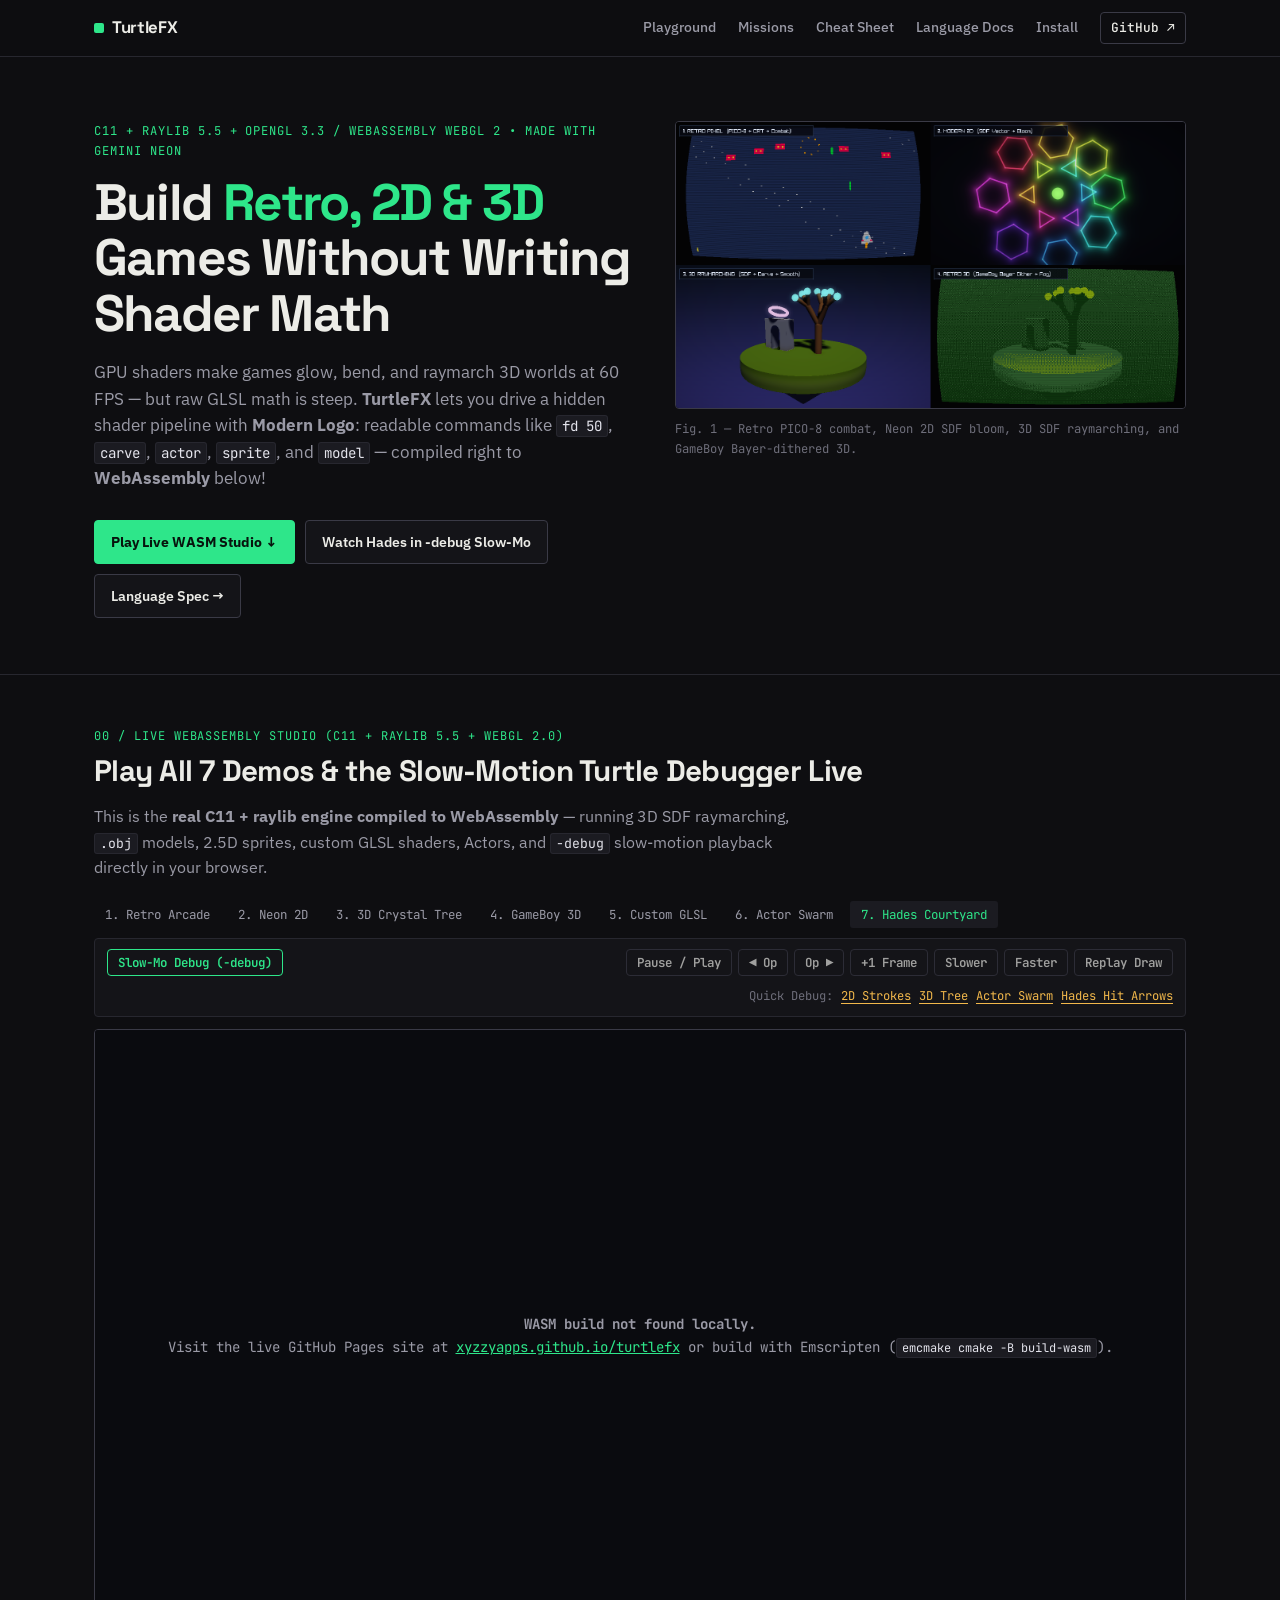
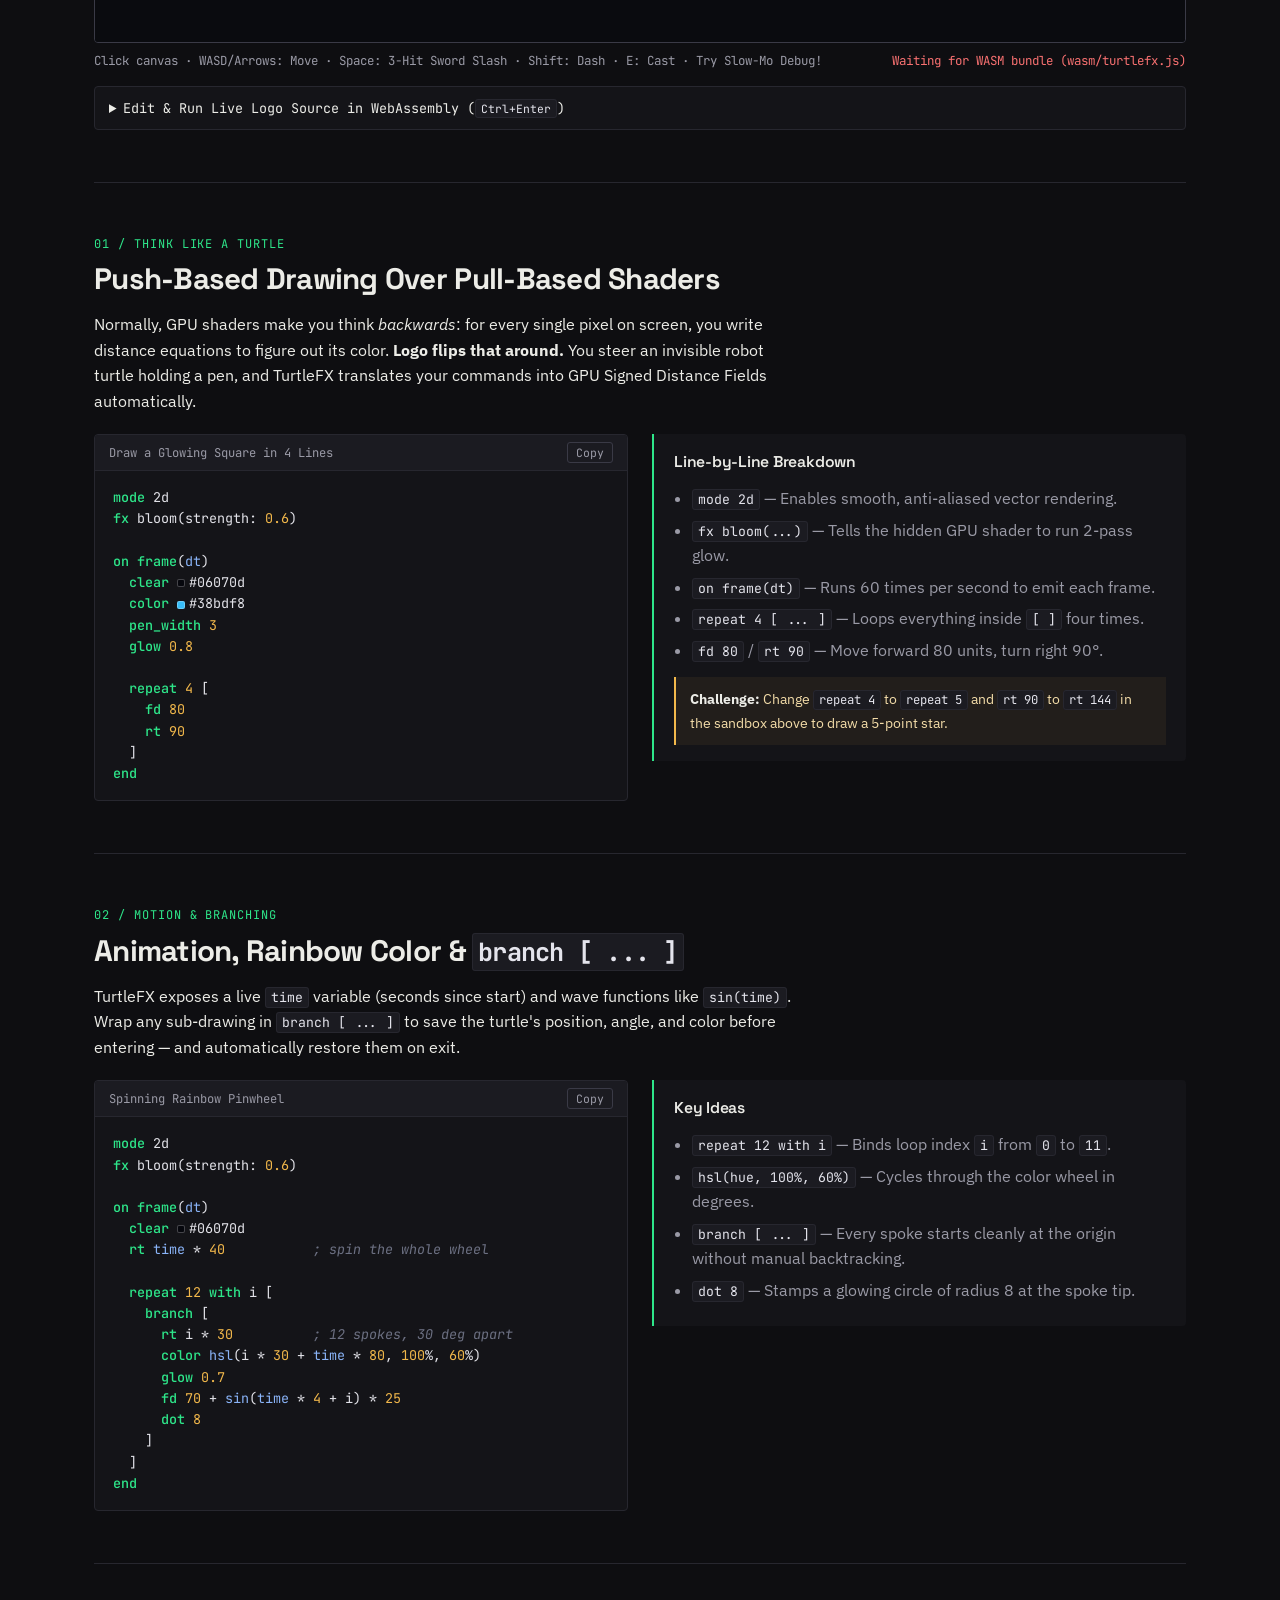
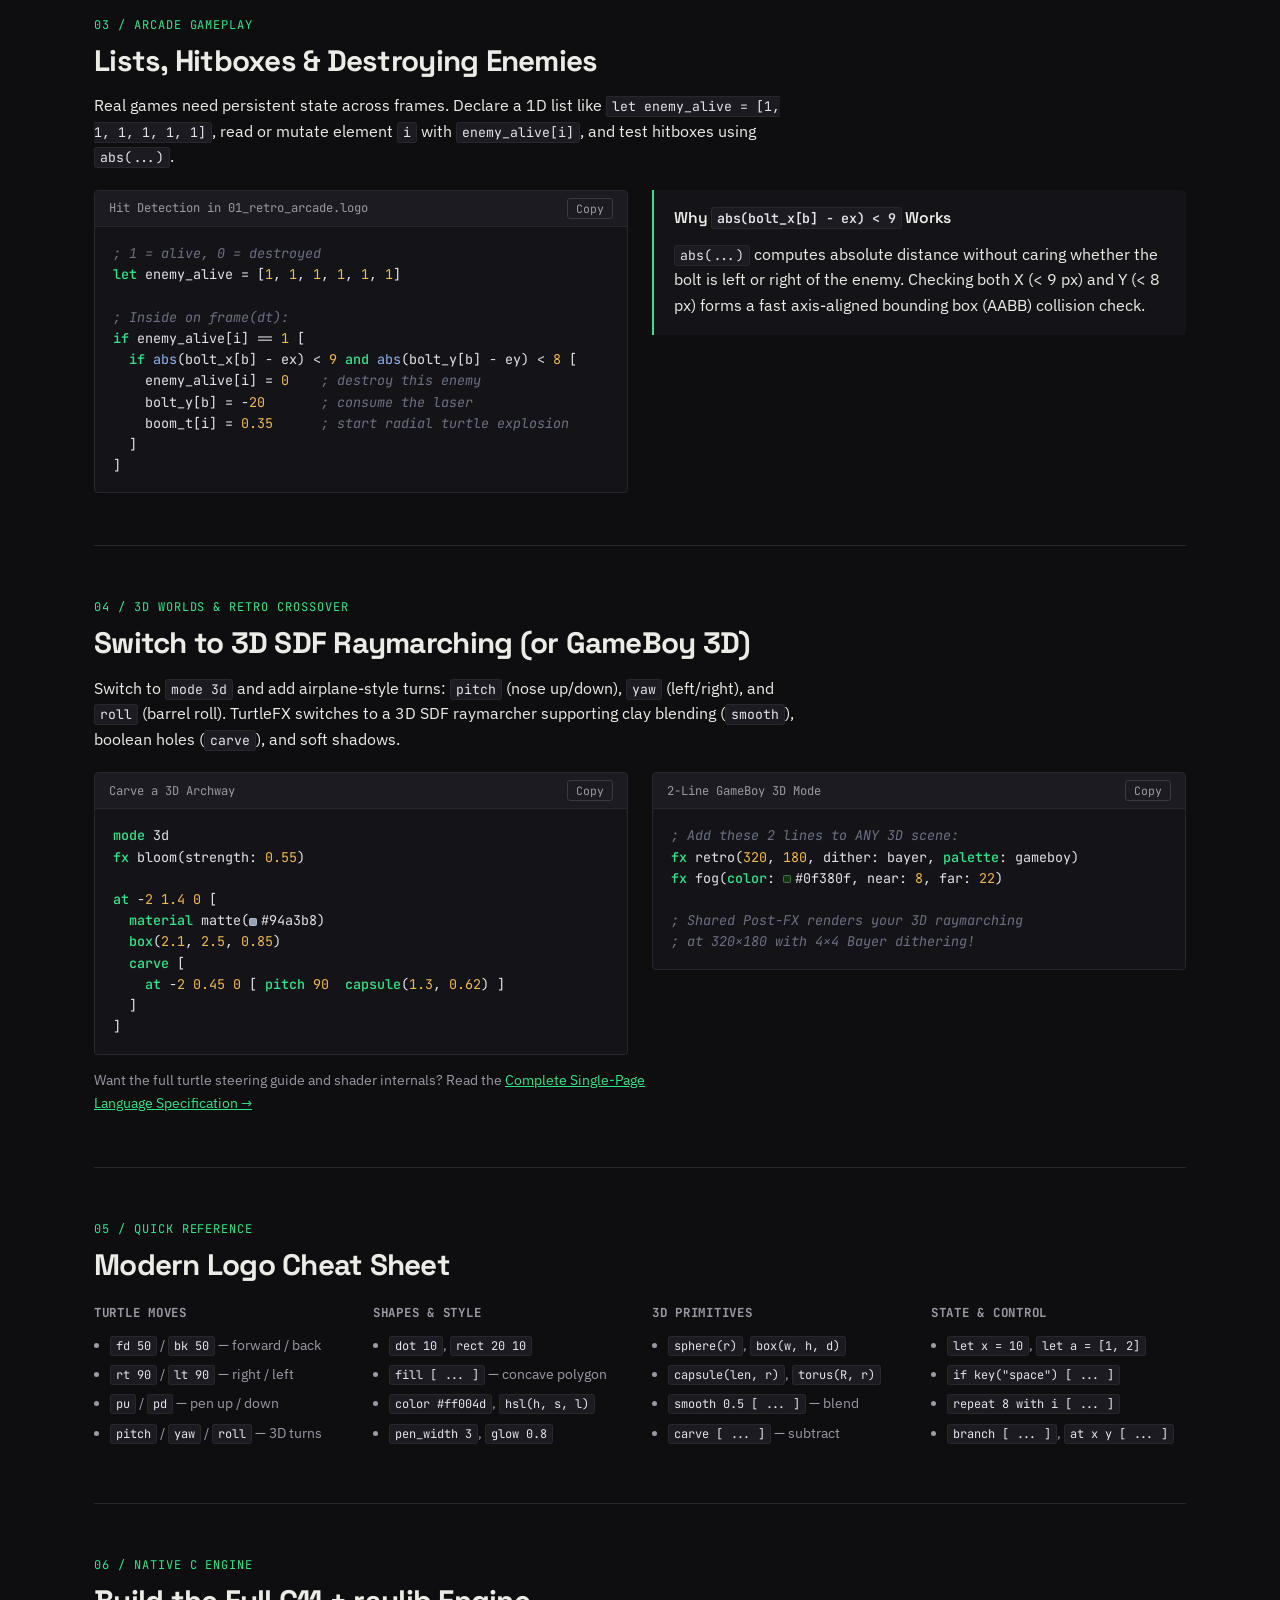
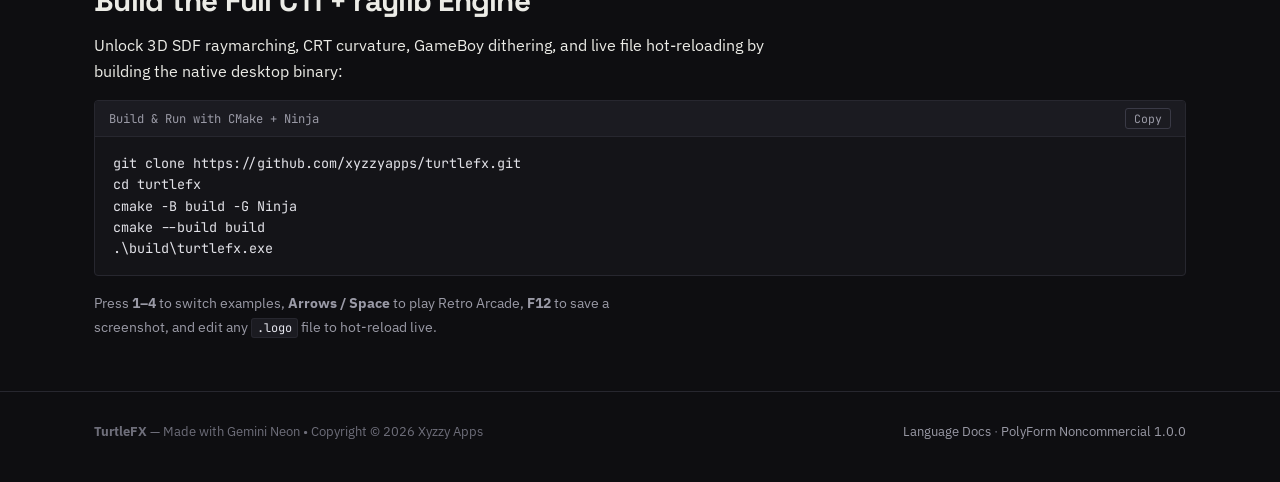
==== commit 3fa80e57: "Add WebAssembly (WebGL 2) build and live WASM + -debug studio on GitHub Pages" ====
--- a/docs/index.html
+++ b/docs/index.html
@@ -27,16 +27,16 @@
   <header id="top" class="hero">
     <div class="container hero-grid">
       <div>
-        <div class="kicker">C11 + raylib 5.5 + OpenGL 3.3 • Made with Gemini Neon</div>
+        <div class="kicker">C11 + raylib 5.5 + OpenGL 3.3 / WebAssembly WebGL 2 • Made with Gemini Neon</div>
         <h1>Build <em>Retro, 2D &amp; 3D</em> Games Without Writing Shader Math</h1>
         <p class="lead">
           GPU shaders make games glow, bend, and raymarch 3D worlds at 60 FPS — but raw GLSL math is steep.
           <strong>TurtleFX</strong> lets you drive a hidden shader pipeline with <strong>Modern Logo</strong>: readable commands like
-          <code>fd 50</code>, <code>rt 90</code>, and <code>fx bloom(...)</code>.
+          <code>fd 50</code>, <code>carve</code>, <code>actor</code>, <code>sprite</code>, and <code>model</code> — compiled right to <strong>WebAssembly</strong> below!
         </p>
         <div class="hero-actions">
-          <a class="btn primary" href="#playground">Open Browser Sandbox ↓</a>
-          <a class="btn secondary" href="#mission-1">Start Mission 01</a>
+          <a class="btn primary" href="#playground">Play Live WASM Studio ↓</a>
+          <button class="btn secondary" data-launch-debug="6">Watch Hades in -debug Slow-Mo</button>
           <a class="btn secondary" href="language.html">Language Spec →</a>
         </div>
       </div>
@@ -50,34 +50,77 @@
   </header>
 
   <main class="container">
-    <!-- LIVE BROWSER SANDBOX -->
+    <!-- LIVE WEBASSEMBLY + WEBGL 2.0 ENGINE STUDIO -->
     <section id="playground" class="band">
       <div class="section-head">
         <div>
-          <div class="section-index">00 / LIVE SANDBOX</div>
-          <h2>Try Modern Logo in Your Browser</h2>
-          <p>Edit the code on the left and watch the turtle draw live at 60 FPS. No install needed for 2D &amp; Retro.</p>
-        </div>
-        <div class="preset-row" role="tablist" aria-label="Sandbox presets">
-          <button class="preset-btn active" data-preset="star">Neon Star</button>
-          <button class="preset-btn" data-preset="spiral">Spiral</button>
-          <button class="preset-btn" data-preset="ship">Retro Ship</button>
-          <button class="preset-btn" data-preset="mandala">Mandala</button>
-        </div>
-      </div>
-
-      <div class="playground-grid">
-        <div class="editor-wrap">
-          <textarea id="code-editor" spellcheck="false" aria-label="Logo code editor"></textarea>
+          <div class="section-index">00 / LIVE WEBASSEMBLY STUDIO (C11 + RAYLIB 5.5 + WEBGL 2.0)</div>
+          <h2>Play All 7 Demos &amp; the Slow-Motion Turtle Debugger Live</h2>
+          <p>
+            This is the <strong>real C11 + raylib engine compiled to WebAssembly</strong> — running 3D SDF raymarching,
+            <code>.obj</code> models, 2.5D sprites, custom GLSL shaders, Actors, and <code>-debug</code> slow-motion playback directly in your browser.
+          </p>
+        </div>
+      </div>
+
+      <!-- 7 Built-in Examples Selector -->
+      <div class="wasm-bar" role="tablist" aria-label="Live WASM demos">
+        <button class="preset-btn" data-demo="0">1. Retro Arcade</button>
+        <button class="preset-btn" data-demo="1">2. Neon 2D</button>
+        <button class="preset-btn" data-demo="2">3. 3D Crystal Tree</button>
+        <button class="preset-btn" data-demo="3">4. GameBoy 3D</button>
+        <button class="preset-btn" data-demo="4">5. Custom GLSL</button>
+        <button class="preset-btn" data-demo="5">6. Actor Swarm</button>
+        <button class="preset-btn active" data-demo="6">7. Hades Courtyard</button>
+      </div>
+
+      <!-- Interactive -debug Slow-Motion & Simulated Clock Controls -->
+      <div class="debug-toolbar">
+        <button id="btn-debug-toggle" class="btn small debug-toggle">Slow-Mo Debug (-debug)</button>
+        <div id="debug-controls" class="debug-step-group">
+          <button class="btn small" data-dbg-cmd="0" title="Pause / Resume Simulated Clock (Tab)">Pause / Play</button>
+          <button class="btn small" data-dbg-cmd="1" title="Step 1 Turtle Draw Op Back (,)">◀ Op</button>
+          <button class="btn small" data-dbg-cmd="2" title="Step 1 Turtle Draw Op Forward (.)">Op ▶</button>
+          <button class="btn small" data-dbg-cmd="3" title="Advance +1 Simulated Frame (N)">+1 Frame</button>
+          <button class="btn small" data-dbg-cmd="4" title="Slower (-)">Slower</button>
+          <button class="btn small" data-dbg-cmd="5" title="Faster (+)">Faster</button>
+          <button class="btn small" data-dbg-cmd="6" title="Replay Turtle Drawing from Step 0 (Backspace)">Replay Draw</button>
+        </div>
+        <div class="debug-quick-links">
+          <span class="subtle-label">Quick Debug:</span>
+          <button class="link-btn" data-launch-debug="1">2D Strokes</button>
+          <button class="link-btn" data-launch-debug="2">3D Tree</button>
+          <button class="link-btn" data-launch-debug="5">Actor Swarm</button>
+          <button class="link-btn" data-launch-debug="6">Hades Hit Arrows</button>
+        </div>
+      </div>
+
+      <!-- Live WebGL 2.0 Canvas -->
+      <div class="wasm-stage">
+        <canvas id="canvas" width="960" height="540" oncontextmenu="event.preventDefault()" tabindex="0"></canvas>
+        <div id="wasm-loading" class="wasm-loading">
+          <span>Loading TurtleFX WebAssembly Engine (C11 + raylib 5.5 + WebGL 2.0)…</span>
+        </div>
+      </div>
+      <div class="wasm-meta-bar">
+        <span id="wasm-hint" class="wasm-hint">Click canvas to focus · WASD/Arrows: Move · Space: 3-Hit Sword Slash · Shift: Dash · E: Cast</span>
+        <span id="wasm-status" class="status-ok">Initializing WASM…</span>
+      </div>
+
+      <!-- Live Logo Source Editor (runs directly in WASM C VM!) -->
+      <details class="wasm-editor-panel">
+        <summary>Edit &amp; Run Live Logo Source in WebAssembly (<code>Ctrl+Enter</code>)</summary>
+        <div class="editor-wrap wasm-editor-wrap">
+          <textarea id="wasm-editor" spellcheck="false" aria-label="Live Logo WASM code editor"></textarea>
           <div class="editor-bar">
-            <span id="pg-status" class="status-ok">Running at 60 FPS</span>
-            <button id="reset-btn" class="btn small">Reset</button>
+            <span class="subtle-label">Edits run directly inside the compiled C11 Logo VM + WebGL 2.0 shaders.</span>
+            <div style="display:flex; gap:8px;">
+              <button id="btn-wasm-reset" class="btn small">Reset Example</button>
+              <button id="btn-wasm-run" class="btn primary small">Run in WASM (Ctrl+Enter)</button>
+            </div>
           </div>
         </div>
-        <div class="canvas-wrap">
-          <canvas id="pg-canvas" width="520" height="380"></canvas>
-        </div>
-      </div>
+      </details>
     </section>
 
     <!-- MISSION 1 -->
@@ -311,6 +354,6 @@
   </footer>
 
   <script src="enhance.js"></script>
-  <script src="playground.js"></script>
+  <script src="wasm-studio.js"></script>
 </body>
 </html>
--- a/docs/style.css
+++ b/docs/style.css
@@ -551,14 +551,16 @@
 
 .doc-layout {
   display: grid;
-  grid-template-columns: 224px minmax(0, 1fr);
-  gap: 44px;
+  grid-template-columns: 236px minmax(0, 780px);
+  gap: 52px;
   align-items: start;
 }
 
 .doc-toc {
   position: sticky;
-  top: 76px;
+  top: 72px;
+  max-height: calc(100vh - 88px);
+  overflow-y: auto;
   padding: 28px 0;
   display: flex;
   flex-direction: column;
@@ -577,8 +579,9 @@
 .doc-toc a {
   color: var(--muted);
   text-decoration: none;
-  font-size: 0.85rem;
-  padding: 5px 10px;
+  font-size: 0.84rem;
+  line-height: 1.4;
+  padding: 6px 10px;
   border-left: 2px solid transparent;
   transition: color 0.12s ease, border-color 0.12s ease;
 }
@@ -590,6 +593,8 @@
   background: var(--accent-dim);
 }
 
+.doc-content { min-width: 0; }
+
 .doc-section {
   padding: 44px 0;
   border-bottom: 1px solid var(--rule);
@@ -597,6 +602,68 @@
 }
 
 .doc-section:last-child { border-bottom: none; }
+
+.doc-section ul {
+  padding-left: 20px;
+  margin: 12px 0 16px;
+  max-width: 70ch;
+}
+
+.doc-section li {
+  margin-bottom: 7px;
+  color: var(--muted);
+}
+
+.doc-section li strong { color: var(--text); }
+
+/* Clean 2-up mini info boxes (non-code) */
+.mini-grid {
+  display: grid;
+  grid-template-columns: 1fr 1fr;
+  gap: 16px;
+  margin: 18px 0;
+}
+
+.mini-box {
+  background: var(--surface);
+  border: 1px solid var(--rule);
+  border-radius: var(--radius);
+  padding: 16px 18px;
+}
+
+.mini-box p { color: var(--muted); font-size: 0.9rem; margin: 0; }
+
+/* Inline SVG diagram wrapper */
+.diagram-box {
+  margin: 20px 0 24px;
+  overflow-x: auto;
+}
+
+.diagram-box svg {
+  display: block;
+  max-width: 100%;
+  height: auto;
+}
+
+/* Spacious stacked mode breakdown (no cramped 3-column squeeze inside docs) */
+.mode-stack {
+  display: flex;
+  flex-direction: column;
+  border: 1px solid var(--rule);
+  border-radius: var(--radius);
+  overflow: hidden;
+  margin: 22px 0;
+  background: var(--surface);
+}
+
+.mode-row {
+  padding: 20px 22px;
+  border-bottom: 1px solid var(--rule);
+}
+
+.mode-row:last-child { border-bottom: none; }
+.mode-row h3 { margin: 6px 0 8px; font-size: 1.05rem; }
+.mode-row p { color: var(--muted); font-size: 0.94rem; margin: 0; }
 
 .table-wrap {
   overflow-x: auto;
@@ -702,9 +769,156 @@
 }
 
 @media (max-width: 860px) {
-  .hero-grid, .two-col, .playground-grid, .doc-layout { grid-template-columns: 1fr; }
+  .hero-grid, .two-col, .playground-grid, .doc-layout, .mini-grid { grid-template-columns: 1fr; }
   .editor-wrap { border-right: none; border-bottom: 1px solid var(--rule); }
-  .doc-toc { position: static; padding: 20px 0 0; border-bottom: 1px solid var(--rule); }
+  .doc-toc { position: static; max-height: none; padding: 20px 0 12px; border-bottom: 1px solid var(--rule); }
   .cheat-grid, .doc-fn-grid { grid-template-columns: 1fr 1fr; }
   .nav-links a:not(.gh-pill):not(.active-link) { display: none; }
 }
+
+/* ---- Live WebAssembly + Debug Studio ---- */
+.wasm-bar {
+  display: flex;
+  flex-wrap: wrap;
+  gap: 6px;
+  margin-bottom: 10px;
+}
+
+.debug-toolbar {
+  display: flex;
+  flex-wrap: wrap;
+  align-items: center;
+  justify-content: space-between;
+  gap: 10px;
+  padding: 10px 12px;
+  background: var(--surface);
+  border: 1px solid var(--rule);
+  border-radius: var(--radius);
+  margin-bottom: 12px;
+}
+
+.debug-toggle {
+  border-color: var(--accent);
+  color: var(--accent);
+  font-weight: 600;
+}
+
+.debug-toggle.active {
+  background: var(--accent);
+  color: #07140d;
+}
+
+.debug-step-group {
+  display: flex;
+  flex-wrap: wrap;
+  gap: 6px;
+  opacity: 0.65;
+  transition: opacity 0.15s ease;
+}
+
+.debug-step-group.is-active {
+  opacity: 1;
+}
+
+.debug-quick-links {
+  display: flex;
+  flex-wrap: wrap;
+  align-items: center;
+  gap: 8px;
+  margin-left: auto;
+}
+
+.subtle-label {
+  font-family: var(--font-mono);
+  font-size: 0.76rem;
+  color: var(--subtle);
+}
+
+.link-btn {
+  background: none;
+  border: none;
+  padding: 0;
+  color: var(--warm);
+  font-family: var(--font-mono);
+  font-size: 0.76rem;
+  cursor: pointer;
+  text-decoration: underline;
+  text-underline-offset: 3px;
+}
+
+.link-btn:hover { color: var(--accent); }
+
+.wasm-stage {
+  position: relative;
+  width: 100%;
+  aspect-ratio: 16 / 9;
+  background: #08090f;
+  border: 1px solid var(--rule-strong);
+  border-radius: var(--radius);
+  overflow: hidden;
+}
+
+.wasm-stage canvas {
+  width: 100%;
+  height: 100%;
+  display: block;
+  outline: none;
+  cursor: pointer;
+}
+
+.wasm-loading {
+  position: absolute;
+  inset: 0;
+  display: flex;
+  align-items: center;
+  justify-content: center;
+  padding: 24px;
+  text-align: center;
+  background: rgba(10, 11, 16, 0.92);
+  color: var(--muted);
+  font-family: var(--font-mono);
+  font-size: 0.88rem;
+}
+
+.wasm-fallback a { color: var(--accent); }
+
+.wasm-meta-bar {
+  display: flex;
+  flex-wrap: wrap;
+  align-items: center;
+  justify-content: space-between;
+  gap: 8px;
+  margin-top: 8px;
+  font-family: var(--font-mono);
+  font-size: 0.78rem;
+}
+
+.wasm-hint { color: var(--muted); }
+
+.wasm-editor-panel {
+  margin-top: 14px;
+  border: 1px solid var(--rule);
+  border-radius: var(--radius);
+  background: var(--surface);
+}
+
+.wasm-editor-panel summary {
+  padding: 10px 14px;
+  cursor: pointer;
+  font-family: var(--font-mono);
+  font-size: 0.84rem;
+  color: var(--text);
+  user-select: none;
+}
+
+.wasm-editor-panel summary:hover { color: var(--accent); }
+
+.wasm-editor-wrap {
+  border: none;
+  border-top: 1px solid var(--rule);
+  border-radius: 0;
+}
+
+.wasm-editor-wrap textarea {
+  min-height: 260px;
+}
